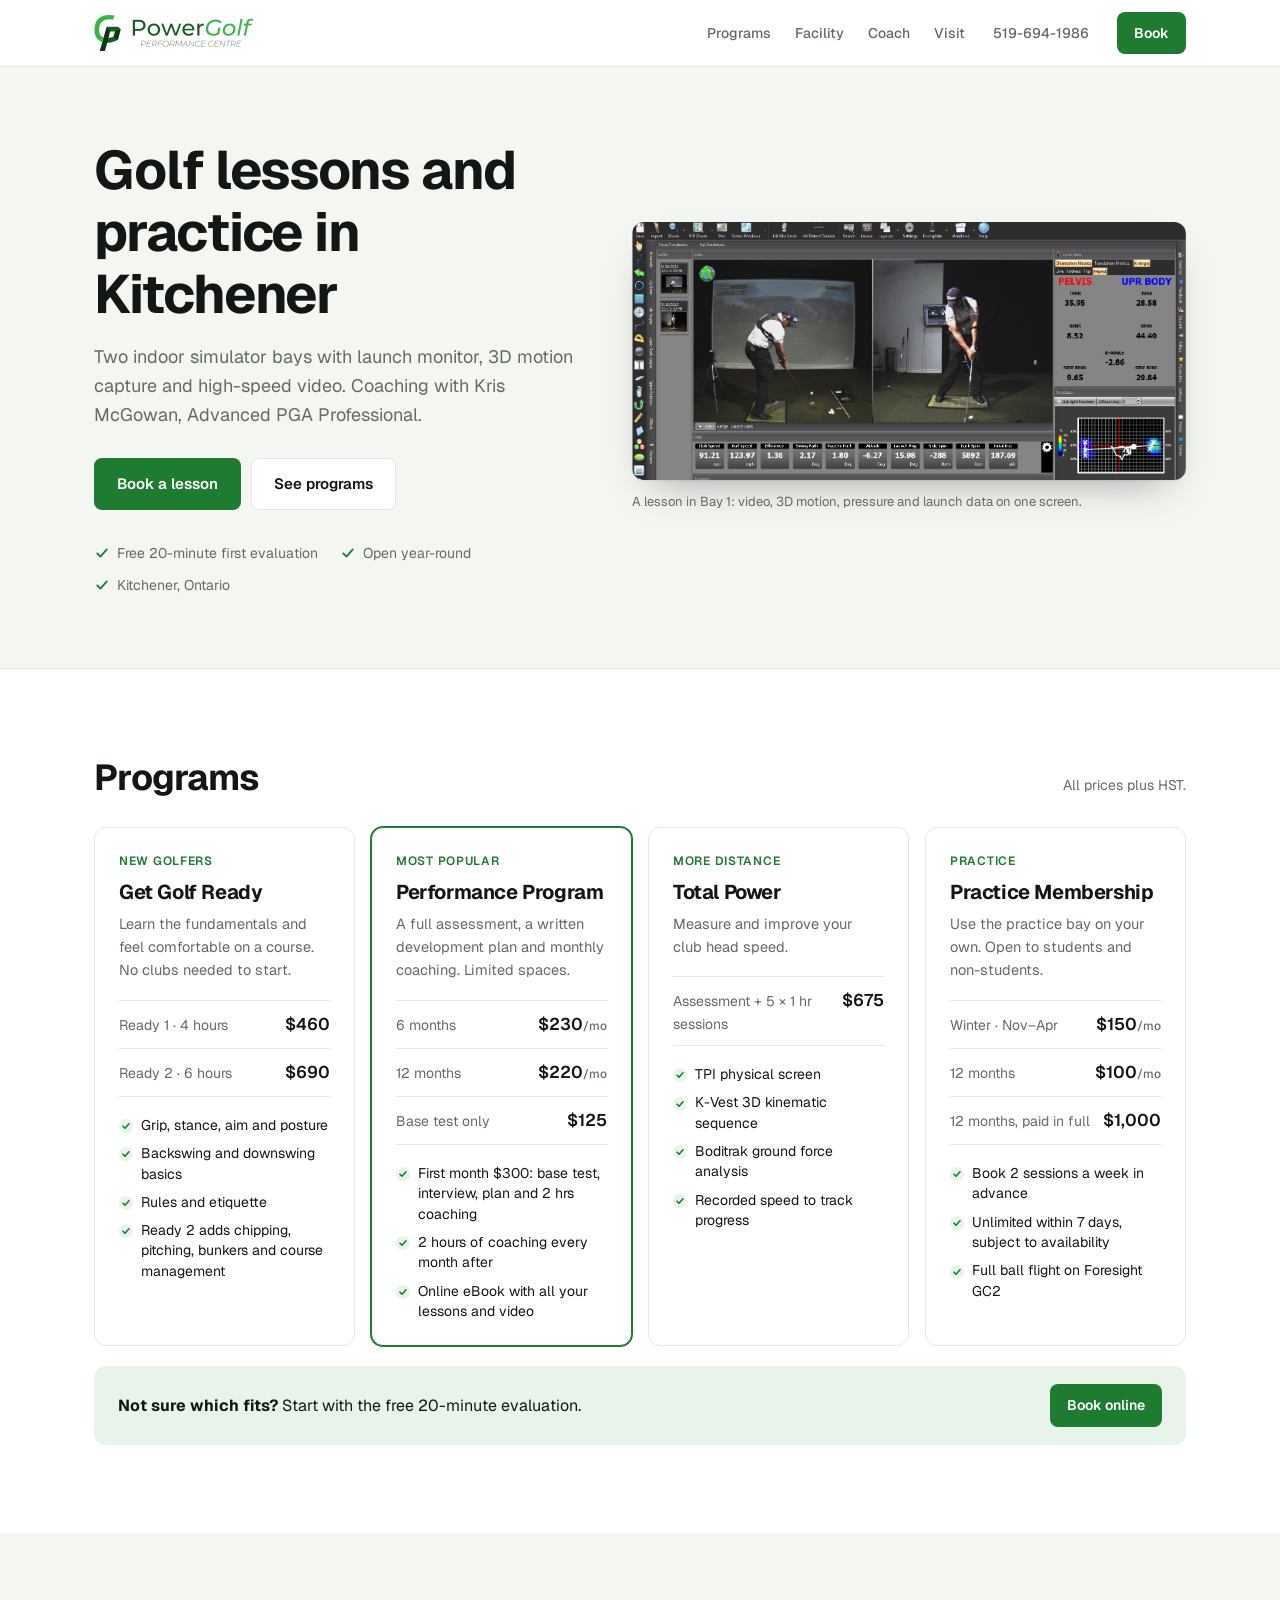
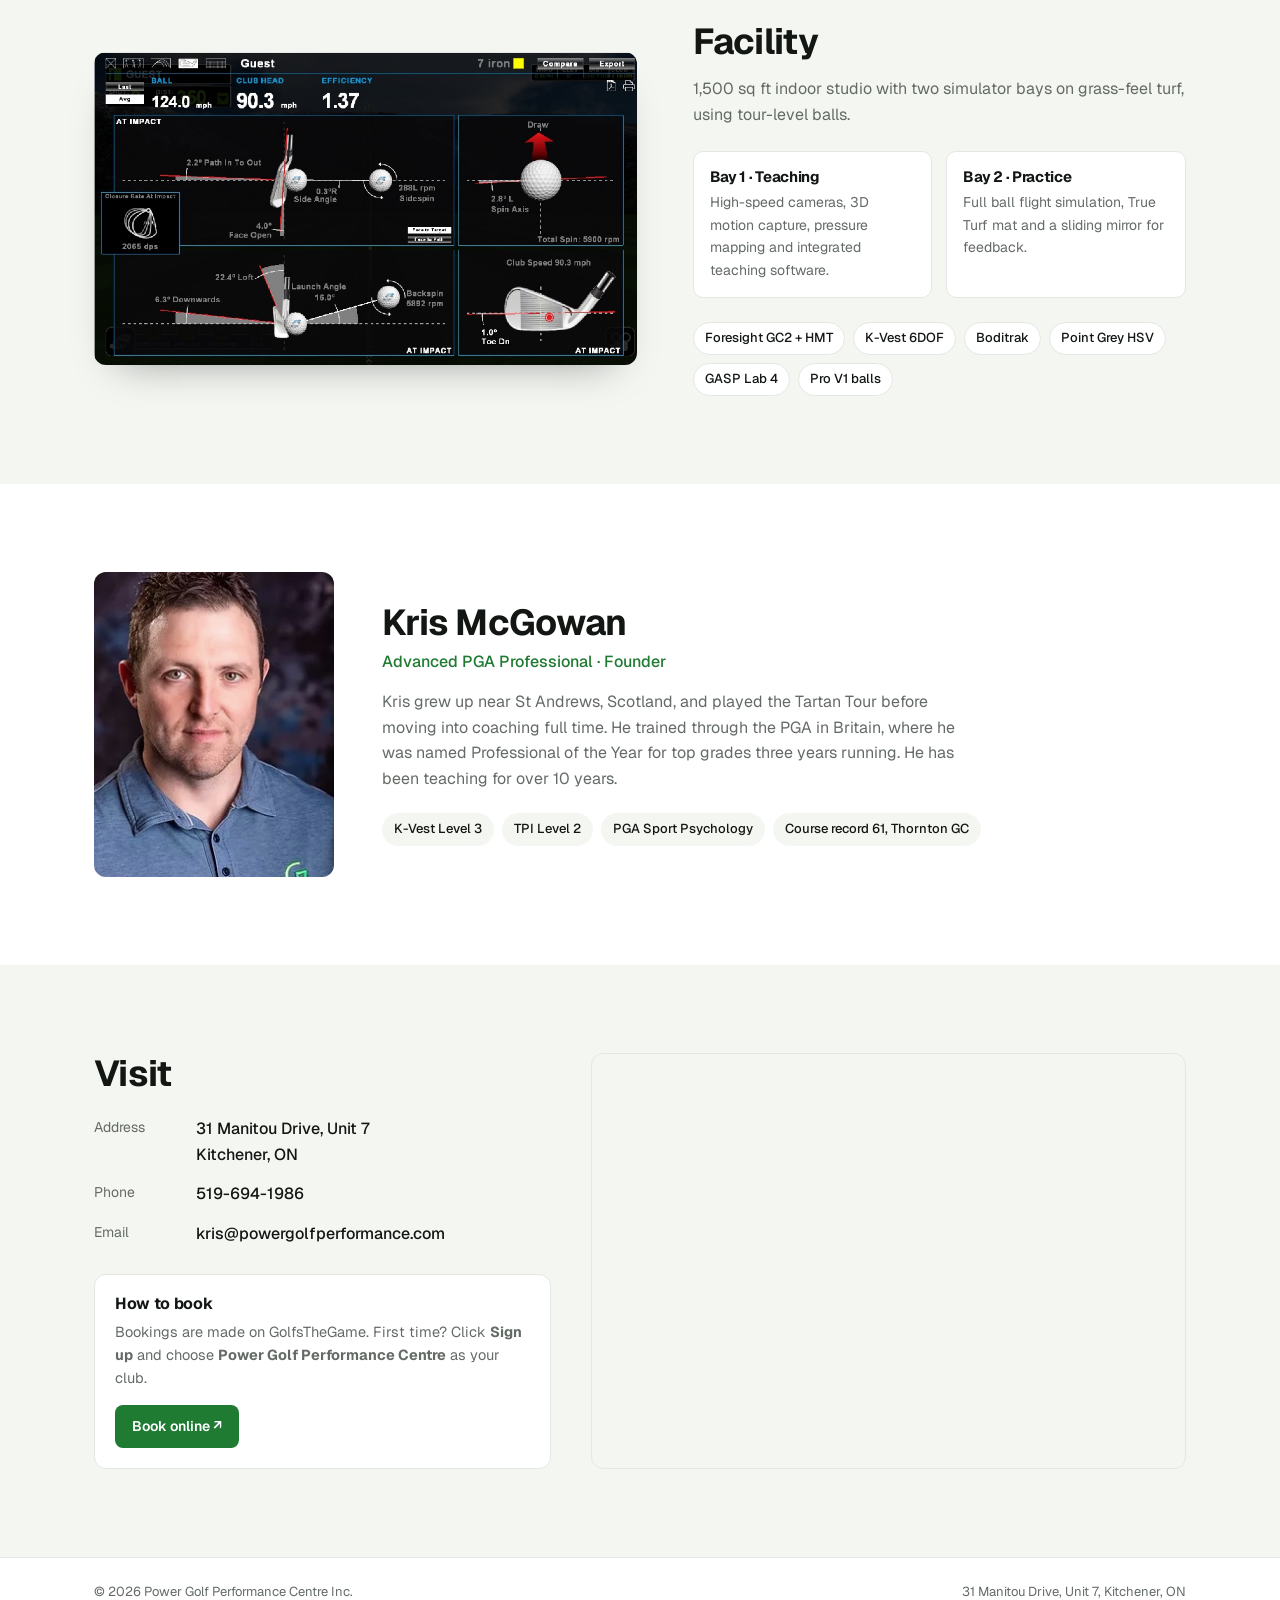
==== index.html @ 7949a319 "Restyle photo placeholders and make them independent of cached CSS" ====
<!doctype html>
<html lang="en">
<head>
<meta charset="utf-8">
<meta name="viewport" content="width=device-width, initial-scale=1">
<title>Power Golf Performance Centre · Golf lessons in Kitchener</title>
<meta name="description" content="Indoor golf lessons and practice in Kitchener, Ontario. Two simulator bays and coaching with Kris McGowan, Advanced PGA Professional.">
<meta name="theme-color" content="#1f7a32">
<meta property="og:type" content="website">
<meta property="og:title" content="Power Golf Performance Centre · Golf lessons in Kitchener">
<meta property="og:description" content="Indoor golf lessons and practice in Kitchener, Ontario. Two simulator bays and coaching with Kris McGowan, Advanced PGA Professional.">
<meta property="og:image" content="assets/gasp-lab-screen.jpg">
<link rel="icon" href="assets/favicon.png">
<script type="application/ld+json">
{
  "@context": "https://schema.org",
  "@type": "SportsActivityLocation",
  "name": "Power Golf Performance Centre",
  "telephone": "+1-519-694-1986",
  "email": "kris@powergolfperformance.com",
  "address": {
    "@type": "PostalAddress",
    "streetAddress": "31 Manitou Drive, Unit 7",
    "addressLocality": "Kitchener",
    "addressRegion": "ON",
    "addressCountry": "CA"
  }
}
</script>
<link rel="preconnect" href="https://fonts.googleapis.com">
<link rel="preconnect" href="https://fonts.gstatic.com" crossorigin>
<link href="https://fonts.googleapis.com/css2?family=Geist:wght@400;500;600;700&display=swap" rel="stylesheet">
<link rel="stylesheet" href="style.css?v=3">
</head>
<body>

<header class="header">
  <div class="container header-inner">
    <a href="#top" class="logo"><img src="assets/logo.png" alt="Power Golf Performance Centre" width="170" height="38"></a>
    <nav class="nav">
      <a href="#programs">Programs</a>
      <a href="#facility">Facility</a>
      <a href="#coach">Coach</a>
      <a href="#visit">Visit</a>
    </nav>
    <a class="phone" href="tel:+15196941986">519-694-1986</a>
    <a class="btn btn-primary" href="https://www.golfsthegame.com/Login/Login/657/977567662" target="_blank" rel="noopener">Book</a>
    <button class="menu-btn" aria-expanded="false" aria-controls="mobile-nav" aria-label="Menu"><span></span><span></span></button>
  </div>
  <nav class="mobile-nav" id="mobile-nav" hidden>
    <a href="#programs">Programs</a>
    <a href="#facility">Facility</a>
    <a href="#coach">Coach</a>
    <a href="#visit">Visit</a>
    <a href="tel:+15196941986">Call 519-694-1986</a>
  </nav>
</header>

<main id="top">
  <!-- Hero -->
  <section class="hero">
    <div class="container hero-grid">
      <div>
        <h1>Golf lessons and practice in Kitchener</h1>
        <p class="lead">Two indoor simulator bays with launch monitor, 3D motion capture and high-speed video. Coaching with Kris McGowan, Advanced PGA Professional.</p>
        <div class="hero-btns">
          <a class="btn btn-primary btn-lg" href="https://www.golfsthegame.com/Login/Login/657/977567662" target="_blank" rel="noopener">Book a lesson</a>
          <a class="btn btn-ghost btn-lg" href="#programs">See programs</a>
        </div>
        <ul class="facts">
          <li><svg viewBox="0 0 20 20" aria-hidden="true"><path d="M4 10.5l4 4 8-9"/></svg>Free 20-minute first evaluation</li>
          <li><svg viewBox="0 0 20 20" aria-hidden="true"><path d="M4 10.5l4 4 8-9"/></svg>Open year-round</li>
          <li><svg viewBox="0 0 20 20" aria-hidden="true"><path d="M4 10.5l4 4 8-9"/></svg>Kitchener, Ontario</li>
        </ul>
      </div>
      <figure class="hero-img">
        <img src="assets/gasp-lab-screen.jpg" alt="Lesson screen showing two video angles of a golfer, 3D body data, pressure trace and launch data" width="1437" height="669">
        <figcaption>A lesson in Bay 1: video, 3D motion, pressure and launch data on one screen.</figcaption>
      </figure>
    </div>
  </section>

  <!-- Programs -->
  <section class="section" id="programs">
    <div class="container">
      <div class="section-head">
        <h2>Programs</h2>
        <p>All prices plus HST.</p>
      </div>

      <div class="cards">
        <article class="card">
          <p class="tag">New golfers</p>
          <h3>Get Golf Ready</h3>
          <p class="card-desc">Learn the fundamentals and feel comfortable on a course. No clubs needed to start.</p>
          <ul class="prices">
            <li><span>Ready 1 · 4 hours</span><b>$460</b></li>
            <li><span>Ready 2 · 6 hours</span><b>$690</b></li>
          </ul>
          <ul class="ticks">
            <li>Grip, stance, aim and posture</li>
            <li>Backswing and downswing basics</li>
            <li>Rules and etiquette</li>
            <li>Ready 2 adds chipping, pitching, bunkers and course management</li>
          </ul>
        </article>

        <article class="card card-feature">
          <p class="tag">Most popular</p>
          <h3>Performance Program</h3>
          <p class="card-desc">A full assessment, a written development plan and monthly coaching. Limited spaces.</p>
          <ul class="prices">
            <li><span>6 months</span><b>$230<small>/mo</small></b></li>
            <li><span>12 months</span><b>$220<small>/mo</small></b></li>
            <li><span>Base test only</span><b>$125</b></li>
          </ul>
          <ul class="ticks">
            <li>First month $300: base test, interview, plan and 2 hrs coaching</li>
            <li>2 hours of coaching every month after</li>
            <li>Online eBook with all your lessons and video</li>
          </ul>
        </article>

        <article class="card">
          <p class="tag">More distance</p>
          <h3>Total Power</h3>
          <p class="card-desc">Measure and improve your club head speed.</p>
          <ul class="prices">
            <li><span>Assessment + 5 × 1 hr sessions</span><b>$675</b></li>
          </ul>
          <ul class="ticks">
            <li>TPI physical screen</li>
            <li>K-Vest 3D kinematic sequence</li>
            <li>Boditrak ground force analysis</li>
            <li>Recorded speed to track progress</li>
          </ul>
        </article>

        <article class="card">
          <p class="tag">Practice</p>
          <h3>Practice Membership</h3>
          <p class="card-desc">Use the practice bay on your own. Open to students and non-students.</p>
          <ul class="prices">
            <li><span>Winter · Nov–Apr</span><b>$150<small>/mo</small></b></li>
            <li><span>12 months</span><b>$100<small>/mo</small></b></li>
            <li><span>12 months, paid in full</span><b>$1,000</b></li>
          </ul>
          <ul class="ticks">
            <li>Book 2 sessions a week in advance</li>
            <li>Unlimited within 7 days, subject to availability</li>
            <li>Full ball flight on Foresight GC2</li>
          </ul>
        </article>
      </div>

      <div class="cta-bar">
        <p><b>Not sure which fits?</b> Start with the free 20-minute evaluation.</p>
        <a class="btn btn-primary" href="https://www.golfsthegame.com/Login/Login/657/977567662" target="_blank" rel="noopener">Book online</a>
      </div>
    </div>
  </section>

  <!-- Facility -->
  <section class="section section-alt" id="facility">
    <div class="container split">
      <figure class="framed">
        <img src="assets/impact-readout.jpg" alt="Impact analysis screen showing club path, face angle, launch angle and spin" width="933" height="538" loading="lazy">
      </figure>
      <div>
        <h2>Facility</h2>
        <p class="body">1,500 sq ft indoor studio with two simulator bays on grass-feel turf, using tour-level balls.</p>
        <div class="bays">
          <div><h3>Bay 1 · Teaching</h3><p>High-speed cameras, 3D motion capture, pressure mapping and integrated teaching software.</p></div>
          <div><h3>Bay 2 · Practice</h3><p>Full ball flight simulation, True Turf mat and a sliding mirror for feedback.</p></div>
        </div>
        <ul class="chips">
          <li>Foresight GC2 + HMT</li>
          <li>K-Vest 6DOF</li>
          <li>Boditrak</li>
          <li>Point Grey HSV</li>
          <li>GASP Lab 4</li>
          <li>Pro V1 balls</li>
        </ul>
      </div>
    </div>
  </section>

  <!-- Coach -->
  <section class="section" id="coach">
    <div class="container coach">
      <img src="assets/kris.jpg" alt="Kris McGowan" width="244" height="310" loading="lazy">
      <div>
        <h2>Kris McGowan</h2>
        <p class="role">Advanced PGA Professional · Founder</p>
        <p class="body">Kris grew up near St Andrews, Scotland, and played the Tartan Tour before moving into coaching full time. He trained through the PGA in Britain, where he was named Professional of the Year for top grades three years running. He has been teaching for over 10 years.</p>
        <ul class="chips">
          <li>K-Vest Level 3</li>
          <li>TPI Level 2</li>
          <li>PGA Sport Psychology</li>
          <li>Course record 61, Thornton GC</li>
        </ul>
      </div>
    </div>
  </section>

  <!-- Visit -->
  <section class="section section-alt" id="visit">
    <div class="container visit">
      <div class="visit-info">
        <h2>Visit</h2>
        <dl>
          <div><dt>Address</dt><dd>31 Manitou Drive, Unit 7<br>Kitchener, ON</dd></div>
          <div><dt>Phone</dt><dd><a href="tel:+15196941986">519-694-1986</a></dd></div>
          <div><dt>Email</dt><dd><a href="mailto:kris@powergolfperformance.com">kris@powergolfperformance.com</a></dd></div>
        </dl>
        <div class="booking-note">
          <h3>How to book</h3>
          <p>Bookings are made on GolfsTheGame. First time? Click <b>Sign up</b> and choose <b>Power Golf Performance Centre</b> as your club.</p>
          <a class="btn btn-primary" href="https://www.golfsthegame.com/Login/Login/657/977567662" target="_blank" rel="noopener">Book online ↗</a>
        </div>
      </div>
      <div class="map">
        <iframe title="Map to Power Golf Performance Centre" src="https://www.google.com/maps?q=31+Manitou+Drive+Unit+7,+Kitchener,+ON&output=embed" loading="lazy" referrerpolicy="no-referrer-when-downgrade"></iframe>
      </div>
    </div>
  </section>
</main>

<footer class="footer">
  <div class="container footer-inner">
    <span>© <span id="yr">2025</span> Power Golf Performance Centre Inc.</span>
    <span>31 Manitou Drive, Unit 7, Kitchener, ON</span>
  </div>
</footer>

<script>
  document.getElementById('yr').textContent = new Date().getFullYear();
  const btn = document.querySelector('.menu-btn');
  const menu = document.getElementById('mobile-nav');
  const setMenu = open => { menu.hidden = !open; btn.setAttribute('aria-expanded', open); };
  btn.addEventListener('click', () => setMenu(menu.hidden));
  menu.querySelectorAll('a').forEach(a => a.addEventListener('click', () => setMenu(false)));
</script>
<script src="placeholders.js?v=3"></script>
</body>
</html>
---- style.css ----
:root {
  --text: #131714;
  --muted: #646b66;
  --line: #e4e7e3;
  --bg-alt: #f4f6f2;
  --green: #1f7a32;
  --green-dark: #165c25;
  --green-soft: #e8f3ea;
  --radius: 12px;
  --font: "Geist", system-ui, sans-serif;
}
* { box-sizing: border-box; }
html { scroll-behavior: smooth; scroll-padding-top: 76px; }
body { margin: 0; font: 400 16px/1.6 var(--font); color: var(--text); background: #fff; -webkit-font-smoothing: antialiased; }
a { color: inherit; }
img { display: block; max-width: 100%; height: auto; }
h1, h2, h3 { margin: 0; letter-spacing: -.02em; line-height: 1.15; }
.container { max-width: 1140px; margin: 0 auto; padding: 0 24px; }

/* buttons */
.btn {
  display: inline-flex; align-items: center; justify-content: center;
  padding: 9px 16px; border-radius: 8px; font-weight: 600; font-size: 14px; text-decoration: none;
  border: 1px solid transparent; transition: background .15s, border-color .15s;
}
.btn-lg { padding: 13px 22px; font-size: 15px; }
.btn-primary { background: var(--green); color: #fff; }
.btn-primary:hover { background: var(--green-dark); }
.btn-ghost { border-color: var(--line); background: #fff; }
.btn-ghost:hover { border-color: var(--text); }

/* header */
.header { position: sticky; top: 0; z-index: 20; background: rgba(255,255,255,.95); backdrop-filter: blur(8px); border-bottom: 1px solid var(--line); }
.header-inner { display: flex; align-items: center; gap: 28px; height: 66px; }
.logo img { width: 160px; }
.nav { display: flex; gap: 24px; margin-left: auto; }
.nav a, .phone { text-decoration: none; font-size: 14px; font-weight: 500; color: var(--muted); }
.nav a:hover, .phone:hover { color: var(--text); }

/* hero */
.hero { padding: 72px 0; background: var(--bg-alt); border-bottom: 1px solid var(--line); }
.hero-grid { display: grid; grid-template-columns: 1fr 1.15fr; gap: 56px; align-items: center; }
h1 { font-size: clamp(36px, 4.6vw, 54px); font-weight: 700; }
.lead { font-size: 18px; color: var(--muted); margin: 18px 0 28px; max-width: 32em; }
.hero-btns { display: flex; gap: 10px; flex-wrap: wrap; }
.hero .btn-ghost { background: #fff; }
.facts { list-style: none; padding: 0; margin: 32px 0 0; display: flex; flex-wrap: wrap; gap: 10px 22px; font-size: 14px; color: var(--muted); }
.facts li { display: flex; align-items: center; gap: 7px; }
.facts svg { width: 16px; height: 16px; fill: none; stroke: var(--green); stroke-width: 2.2; stroke-linecap: round; stroke-linejoin: round; }
.hero-img { margin: 0; }
.hero-img img { border-radius: var(--radius); box-shadow: 0 1px 2px rgba(0,0,0,.06), 0 20px 40px -20px rgba(0,0,0,.35); }
.hero-img figcaption { font-size: 13px; color: var(--muted); margin-top: 12px; }

/* sections */
.section { padding: 88px 0; }
.section-alt { background: var(--bg-alt); }
.section-head { display: flex; justify-content: space-between; align-items: baseline; margin-bottom: 28px; gap: 16px; }
h2 { font-size: clamp(28px, 3.2vw, 36px); font-weight: 700; }
.section-head p { margin: 0; color: var(--muted); font-size: 14px; }
.body { color: var(--muted); margin: 14px 0 0; max-width: 36em; }

/* program cards */
.cards { display: grid; grid-template-columns: repeat(4, 1fr); gap: 16px; }
.card {
  border: 1px solid var(--line); border-radius: var(--radius); padding: 24px;
  display: flex; flex-direction: column; background: #fff;
}
.card-feature { border-color: var(--green); box-shadow: 0 0 0 1px var(--green); }
.tag { margin: 0 0 10px; font-size: 12px; font-weight: 600; text-transform: uppercase; letter-spacing: .06em; color: var(--green); }
.card h3 { font-size: 20px; }
.card-desc { color: var(--muted); font-size: 14.5px; margin: 8px 0 18px; }
.prices { list-style: none; padding: 0; margin: 0 0 18px; border-top: 1px solid var(--line); }
.prices li { display: flex; justify-content: space-between; align-items: baseline; gap: 12px; padding: 10px 0; border-bottom: 1px solid var(--line); font-size: 14px; }
.prices span { color: var(--muted); }
.prices b { font-size: 17px; font-weight: 600; white-space: nowrap; }
.prices small { font-size: 12px; font-weight: 500; color: var(--muted); }
.ticks { list-style: none; padding: 0; margin: 0; font-size: 14px; display: grid; gap: 8px; }
.ticks li { padding-left: 22px; position: relative; line-height: 1.45; }
.ticks li::before {
  content: ""; position: absolute; left: 0; top: .3em; width: 14px; height: 14px; border-radius: 50%;
  background: var(--green-soft) url("data:image/svg+xml,%3Csvg xmlns='http://www.w3.org/2000/svg' viewBox='0 0 14 14'%3E%3Cpath d='M4 7.2l2 2 4-4.4' fill='none' stroke='%231f7a32' stroke-width='1.6' stroke-linecap='round' stroke-linejoin='round'/%3E%3C/svg%3E") center/14px no-repeat;
}
.cta-bar {
  margin-top: 20px; padding: 18px 24px; border-radius: var(--radius); background: var(--green-soft);
  display: flex; justify-content: space-between; align-items: center; gap: 16px; flex-wrap: wrap;
}
.cta-bar p { margin: 0; }

/* facility */
.split { display: grid; grid-template-columns: 1.1fr 1fr; gap: 56px; align-items: center; }
.framed { margin: 0; }
.framed img { border-radius: var(--radius); box-shadow: 0 20px 40px -24px rgba(0,0,0,.4); }
.bays { display: grid; grid-template-columns: 1fr 1fr; gap: 14px; margin: 24px 0; }
.bays > div { background: #fff; border: 1px solid var(--line); border-radius: 10px; padding: 16px; }
.bays h3 { font-size: 15px; }
.bays p { margin: 6px 0 0; font-size: 14px; color: var(--muted); }
.chips { list-style: none; padding: 0; margin: 0; display: flex; flex-wrap: wrap; gap: 8px; }
.chips li { font-size: 13px; font-weight: 500; padding: 5px 11px; border-radius: 999px; background: #fff; border: 1px solid var(--line); }

/* coach */
.coach { display: grid; grid-template-columns: 240px 1fr; gap: 48px; align-items: center; }
.coach img { width: 240px; border-radius: var(--radius); }
.role { margin: 6px 0 0; font-weight: 500; color: var(--green); }
.coach .chips { margin-top: 22px; }
.coach .chips li { background: var(--bg-alt); border-color: transparent; }

/* visit */
.visit { display: grid; grid-template-columns: 1fr 1.3fr; gap: 40px; align-items: stretch; }
.visit dl { margin: 22px 0 0; display: grid; gap: 14px; }
.visit dl > div { display: grid; grid-template-columns: 90px 1fr; gap: 12px; }
.visit dt { color: var(--muted); font-size: 14px; }
.visit dd { margin: 0; font-weight: 500; }
.visit dd a { text-decoration: none; }
.visit dd a:hover { text-decoration: underline; }
.booking-note { margin-top: 28px; padding: 20px; background: #fff; border: 1px solid var(--line); border-radius: var(--radius); }
.booking-note h3 { font-size: 16px; }
.booking-note p { margin: 6px 0 16px; font-size: 14.5px; color: var(--muted); }
.map { border-radius: var(--radius); overflow: hidden; min-height: 380px; border: 1px solid var(--line); }
.map iframe { width: 100%; height: 100%; min-height: 380px; border: 0; display: block; }

.footer { border-top: 1px solid var(--line); }
.footer-inner { display: flex; justify-content: space-between; gap: 12px; padding: 24px; font-size: 13px; color: var(--muted); flex-wrap: wrap; }

/* mobile menu */
.menu-btn { display: none; width: 40px; height: 40px; border: 1px solid var(--line); border-radius: 8px; background: #fff; cursor: pointer; padding: 0; flex-direction: column; justify-content: center; align-items: center; gap: 5px; }
.menu-btn span { width: 16px; height: 1.5px; background: var(--text); transition: transform .2s; }
.menu-btn[aria-expanded="true"] span:first-child { transform: translateY(3.25px) rotate(45deg); }
.menu-btn[aria-expanded="true"] span:last-child { transform: translateY(-3.25px) rotate(-45deg); }
.mobile-nav { border-top: 1px solid var(--line); padding: 8px 24px 16px; }
.mobile-nav[hidden] { display: none; }
.mobile-nav a { display: block; padding: 12px 0; border-bottom: 1px solid var(--line); text-decoration: none; font-weight: 500; }
.mobile-nav a:last-child { border-bottom: 0; color: var(--green); }

@media (max-width: 1050px) {
  .cards { grid-template-columns: 1fr 1fr; }
}
@media (max-width: 860px) {
  .nav, .phone { display: none; }
  .header .btn { margin-left: auto; }
  .header-inner { gap: 10px; }
  .menu-btn { display: flex; }
  .hero { padding: 40px 0 56px; }
  .hero-grid, .split, .visit { grid-template-columns: 1fr; gap: 36px; }
  .coach { grid-template-columns: 1fr; gap: 24px; }
  .coach img { width: 160px; }
  .section { padding: 64px 0; }
}
@media (min-width: 861px) { .mobile-nav { display: none !important; } }
@media (max-width: 560px) {
  .cards, .bays { grid-template-columns: 1fr; }
  .logo img { width: 140px; }
}
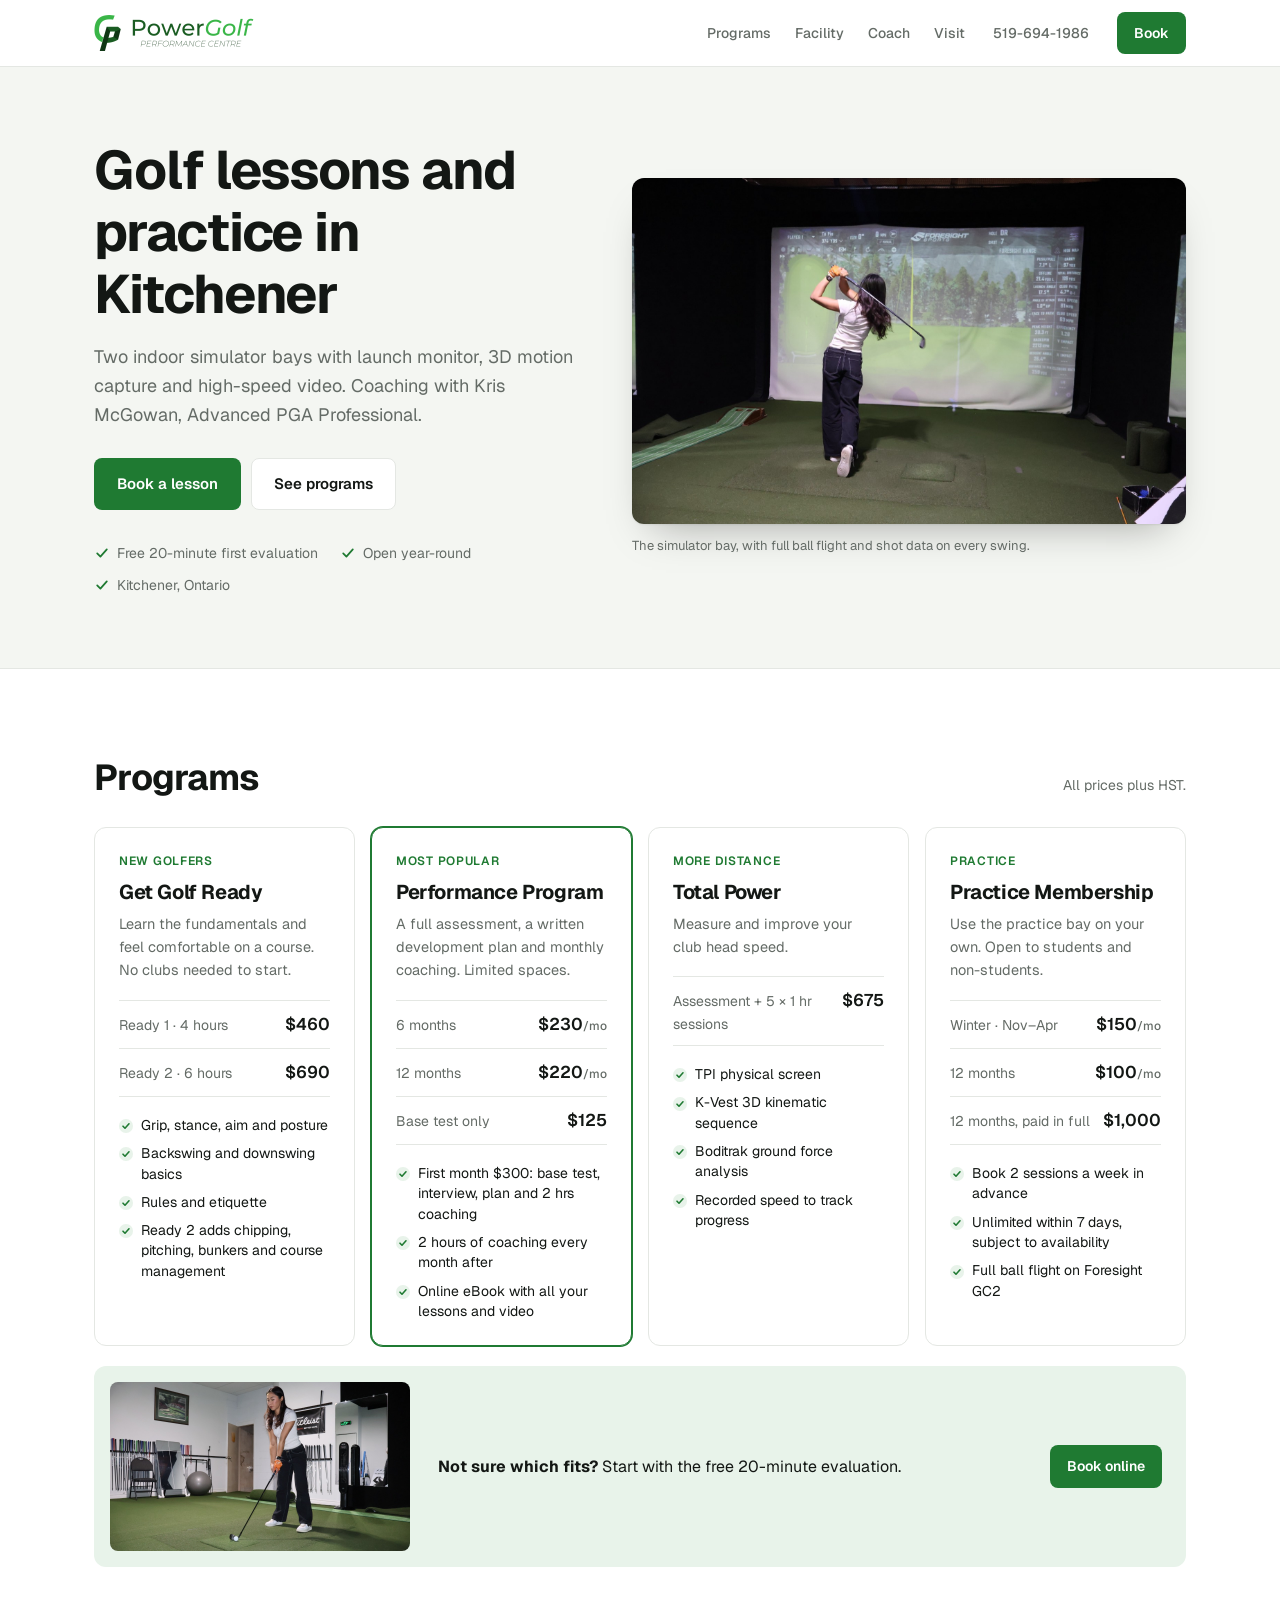
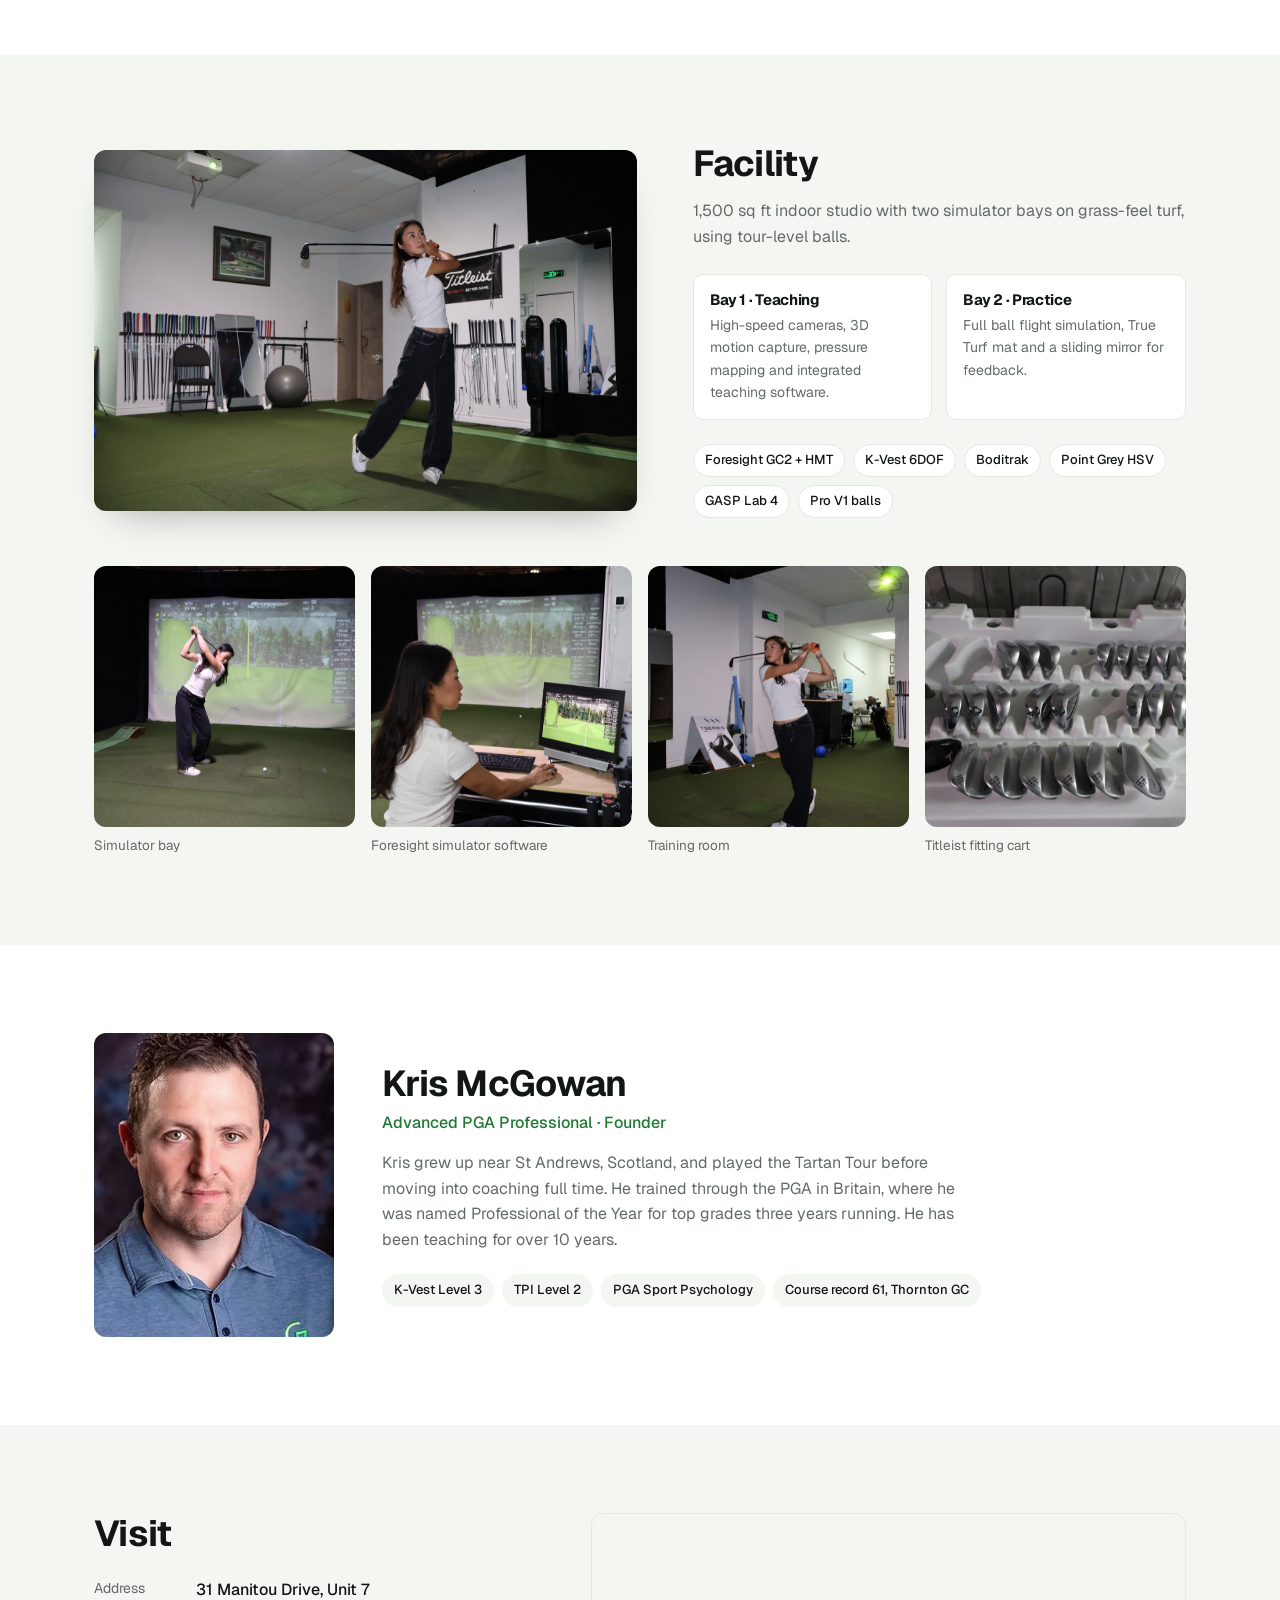
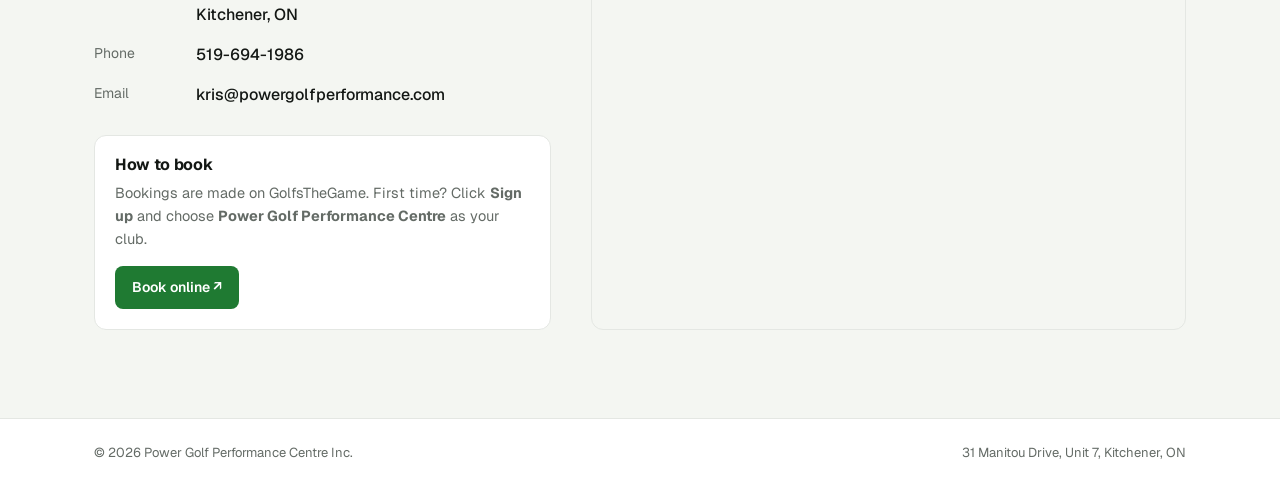
==== commit 82ca9571: "Add real studio photos: hero, facility, photo row and CTA" ====
--- a/index.html
+++ b/index.html
@@ -9,7 +9,7 @@
 <meta property="og:type" content="website">
 <meta property="og:title" content="Power Golf Performance Centre · Golf lessons in Kitchener">
 <meta property="og:description" content="Indoor golf lessons and practice in Kitchener, Ontario. Two simulator bays and coaching with Kris McGowan, Advanced PGA Professional.">
-<meta property="og:image" content="assets/gasp-lab-screen.jpg">
+<meta property="og:image" content="assets/photos/hero.jpg">
 <link rel="icon" href="assets/favicon.png">
 <script type="application/ld+json">
 {
@@ -30,7 +30,7 @@
 <link rel="preconnect" href="https://fonts.googleapis.com">
 <link rel="preconnect" href="https://fonts.gstatic.com" crossorigin>
 <link href="https://fonts.googleapis.com/css2?family=Geist:wght@400;500;600;700&display=swap" rel="stylesheet">
-<link rel="stylesheet" href="style.css?v=3">
+<link rel="stylesheet" href="style.css?v=4">
 </head>
 <body>
 
@@ -74,8 +74,8 @@
         </ul>
       </div>
       <figure class="hero-img">
-        <img src="assets/gasp-lab-screen.jpg" alt="Lesson screen showing two video angles of a golfer, 3D body data, pressure trace and launch data" width="1437" height="669">
-        <figcaption>A lesson in Bay 1: video, 3D motion, pressure and launch data on one screen.</figcaption>
+        <img src="assets/photos/hero.jpg" alt="Golfer finishing a swing in the simulator bay, with shot data on the screen" width="1600" height="1067">
+        <figcaption>The simulator bay, with full ball flight and shot data on every swing.</figcaption>
       </figure>
     </div>
   </section>
@@ -153,9 +153,12 @@
         </article>
       </div>
 
-      <div class="cta-bar">
-        <p><b>Not sure which fits?</b> Start with the free 20-minute evaluation.</p>
-        <a class="btn btn-primary" href="https://www.golfsthegame.com/Login/Login/657/977567662" target="_blank" rel="noopener">Book online</a>
+      <div class="cta-bar cta-photo">
+        <img src="assets/photos/setup.jpg" alt="Golfer at address with a driver in the training room" width="1200" height="800" loading="lazy">
+        <div class="cta-text">
+          <p><b>Not sure which fits?</b> Start with the free 20-minute evaluation.</p>
+          <a class="btn btn-primary" href="https://www.golfsthegame.com/Login/Login/657/977567662" target="_blank" rel="noopener">Book online</a>
+        </div>
       </div>
     </div>
   </section>
@@ -164,7 +167,7 @@
   <section class="section section-alt" id="facility">
     <div class="container split">
       <figure class="framed">
-        <img src="assets/impact-readout.jpg" alt="Impact analysis screen showing club path, face angle, launch angle and spin" width="933" height="538" loading="lazy">
+        <img src="assets/photos/facility.jpg" alt="Golfer finishing a swing in the training room, with the club wall and mirror behind" width="1500" height="1000" loading="lazy">
       </figure>
       <div>
         <h2>Facility</h2>
@@ -182,6 +185,12 @@
           <li>Pro V1 balls</li>
         </ul>
       </div>
+    </div>
+    <div class="container gallery">
+      <figure><img src="assets/photos/bay.jpg" alt="Golfer at the top of the backswing in the simulator bay" width="1000" height="666" loading="lazy" style="object-position: 35% 50%"><figcaption>Simulator bay</figcaption></figure>
+      <figure><img src="assets/photos/software.jpg" alt="Golfer at the simulator computer" width="1000" height="666" loading="lazy" style="object-position: 45% 50%"><figcaption>Foresight simulator software</figcaption></figure>
+      <figure><img src="assets/photos/room.jpg" alt="Golfer in the follow-through in the training room" width="1000" height="666" loading="lazy" style="object-position: 50% 50%"><figcaption>Training room</figcaption></figure>
+      <figure><img src="assets/photos/fitting.jpg" alt="Titleist fitting cart with interchangeable club heads" width="1000" height="666" loading="lazy"><figcaption>Titleist fitting cart</figcaption></figure>
     </div>
   </section>
 
@@ -241,6 +250,6 @@
   btn.addEventListener('click', () => setMenu(menu.hidden));
   menu.querySelectorAll('a').forEach(a => a.addEventListener('click', () => setMenu(false)));
 </script>
-<script src="placeholders.js?v=3"></script>
+<script src="placeholders.js?v=4"></script>
 </body>
 </html>
--- a/style.css
+++ b/style.css
@@ -152,3 +152,19 @@
 }
 
 
+
+/* photos */
+.hero-img img, .framed img { width: 100%; aspect-ratio: 3 / 2; object-fit: cover; }
+.hero-img img { aspect-ratio: 16 / 10; object-position: 35% 0%; }
+.gallery { display: grid; grid-template-columns: repeat(4, 1fr); gap: 16px; margin-top: 48px; }
+.gallery figure { margin: 0; }
+.gallery img { width: 100%; aspect-ratio: 1 / 1; object-fit: cover; border-radius: var(--radius); }
+.gallery figcaption { font-size: 13.5px; color: var(--muted); margin-top: 8px; }
+.cta-photo { padding: 16px; display: grid; grid-template-columns: 300px 1fr; gap: 28px; align-items: center; }
+.cta-photo > img { width: 100%; aspect-ratio: 16 / 9; object-fit: cover; object-position: 50% 40%; border-radius: 8px; }
+.cta-text { display: flex; justify-content: space-between; align-items: center; gap: 16px; flex-wrap: wrap; padding-right: 8px; }
+.cta-text p { margin: 0; }
+@media (max-width: 860px) {
+  .gallery { grid-template-columns: 1fr 1fr; }
+  .cta-photo { grid-template-columns: 1fr; }
+}
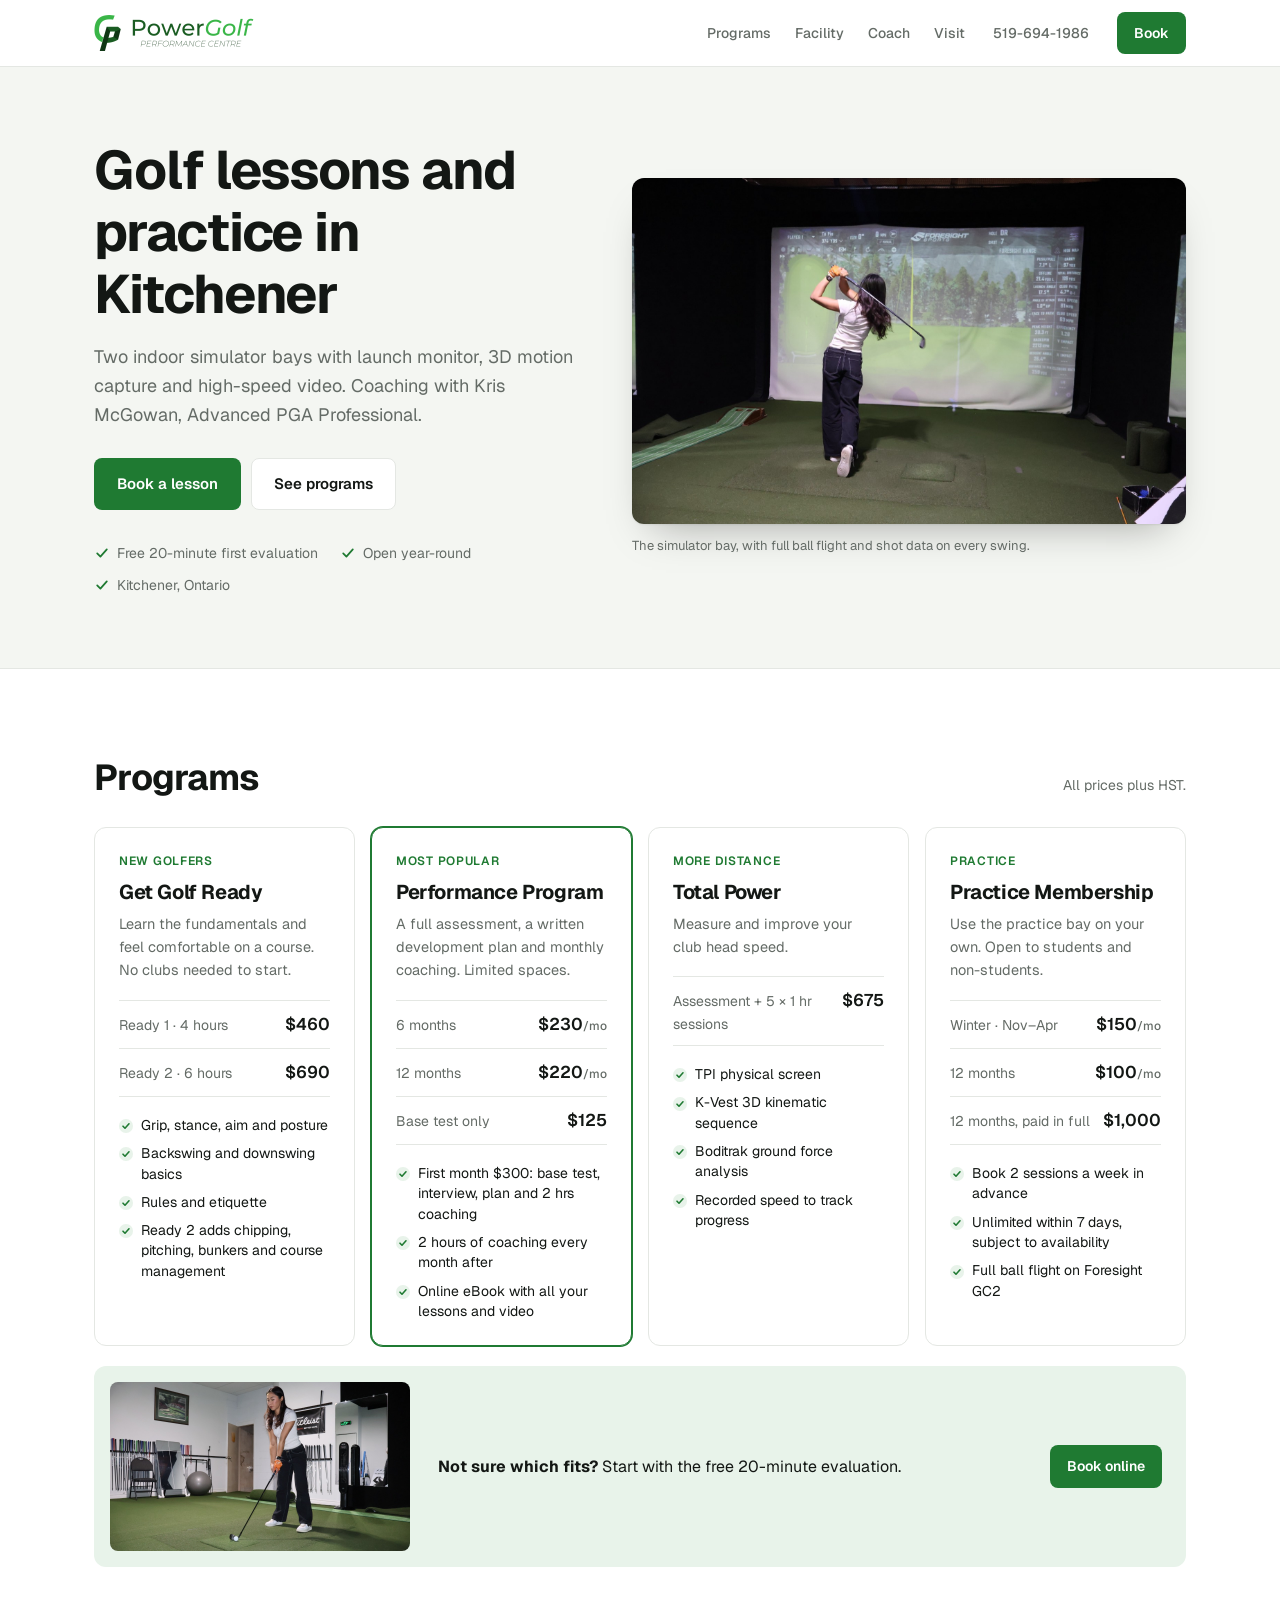
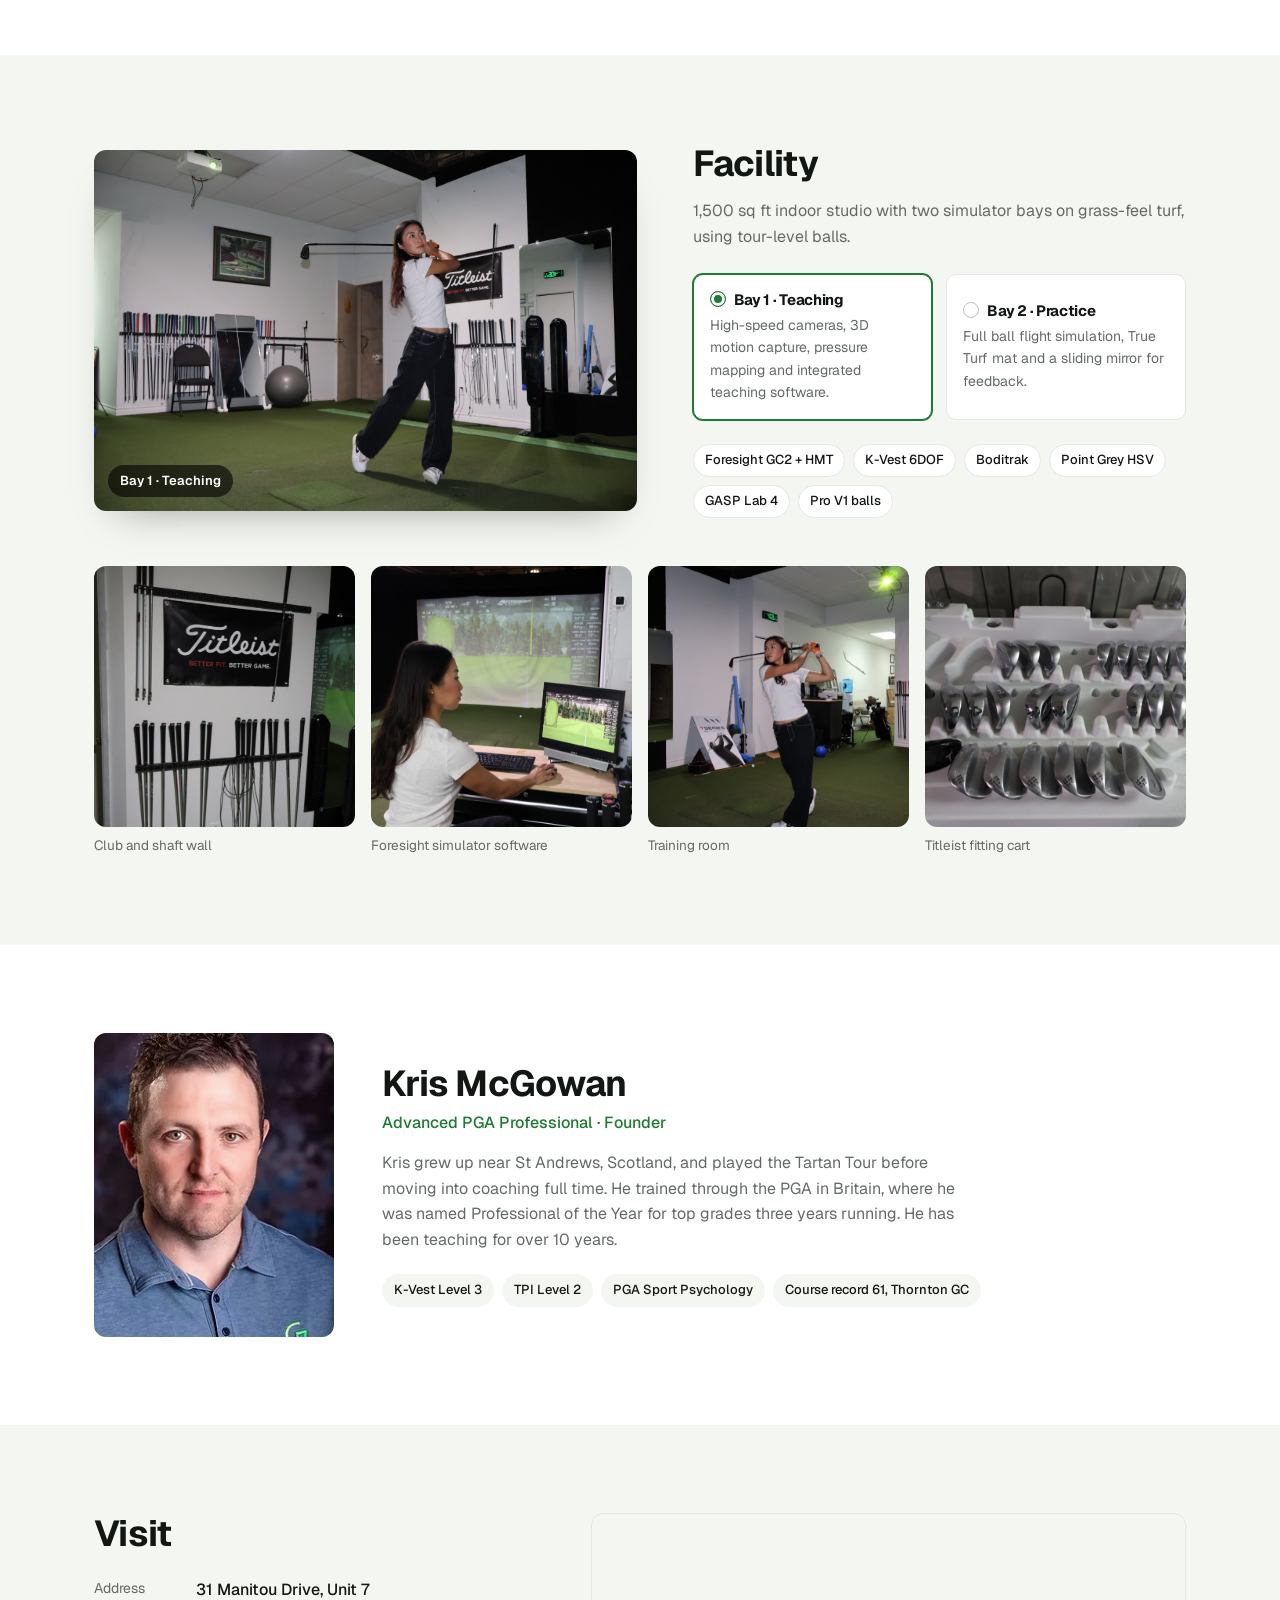
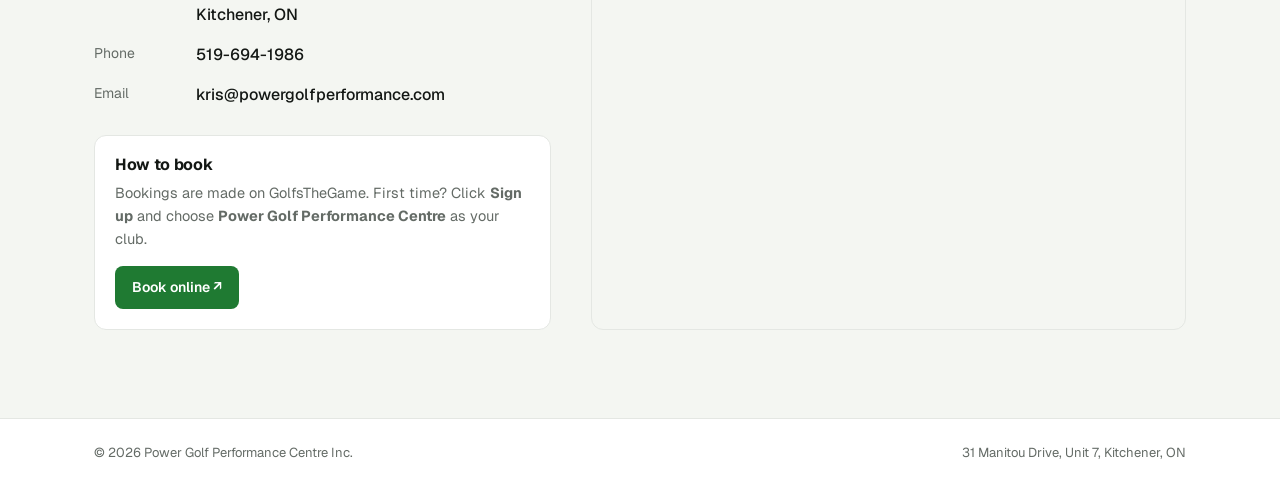
==== commit 99385f92: "Clickable Bay 1/Bay 2 switcher in Facility, swap duplicate gallery photo" ====
--- a/index.html
+++ b/index.html
@@ -30,7 +30,7 @@
 <link rel="preconnect" href="https://fonts.googleapis.com">
 <link rel="preconnect" href="https://fonts.gstatic.com" crossorigin>
 <link href="https://fonts.googleapis.com/css2?family=Geist:wght@400;500;600;700&display=swap" rel="stylesheet">
-<link rel="stylesheet" href="style.css?v=4">
+<link rel="stylesheet" href="style.css?v=5">
 </head>
 <body>
 
@@ -166,15 +166,23 @@
   <!-- Facility -->
   <section class="section section-alt" id="facility">
     <div class="container split">
-      <figure class="framed">
-        <img src="assets/photos/facility.jpg" alt="Golfer finishing a swing in the training room, with the club wall and mirror behind" width="1500" height="1000" loading="lazy">
+      <!-- Bay media. Each panel can hold an <img> or a looping video:
+           <video src="assets/video/bay1.mp4" poster="assets/photos/facility.jpg" muted loop playsinline preload="metadata"></video> -->
+      <figure class="framed bay-media">
+        <div class="bay-panel is-active" id="bay-1-panel" role="tabpanel" aria-labelledby="bay-1-tab">
+          <img src="assets/photos/facility.jpg" alt="Bay 1: golfer finishing a swing in the teaching bay, with the club wall and mirror behind" width="1500" height="1000" loading="lazy">
+        </div>
+        <div class="bay-panel" id="bay-2-panel" role="tabpanel" aria-labelledby="bay-2-tab" hidden>
+          <img src="assets/photos/bay2.jpg" alt="Bay 2: golfer mid-swing in the simulator bay with shot data on screen" width="1500" height="1000" loading="lazy">
+        </div>
+        <span class="bay-label" aria-hidden="true">Bay 1 · Teaching</span>
       </figure>
       <div>
         <h2>Facility</h2>
         <p class="body">1,500 sq ft indoor studio with two simulator bays on grass-feel turf, using tour-level balls.</p>
-        <div class="bays">
-          <div><h3>Bay 1 · Teaching</h3><p>High-speed cameras, 3D motion capture, pressure mapping and integrated teaching software.</p></div>
-          <div><h3>Bay 2 · Practice</h3><p>Full ball flight simulation, True Turf mat and a sliding mirror for feedback.</p></div>
+        <div class="bays" role="tablist" aria-label="Bays">
+          <button class="bay-tab" role="tab" id="bay-1-tab" aria-controls="bay-1-panel" aria-selected="true" data-label="Bay 1 · Teaching"><h3>Bay 1 · Teaching</h3><p>High-speed cameras, 3D motion capture, pressure mapping and integrated teaching software.</p></button>
+          <button class="bay-tab" role="tab" id="bay-2-tab" aria-controls="bay-2-panel" aria-selected="false" tabindex="-1" data-label="Bay 2 · Practice"><h3>Bay 2 · Practice</h3><p>Full ball flight simulation, True Turf mat and a sliding mirror for feedback.</p></button>
         </div>
         <ul class="chips">
           <li>Foresight GC2 + HMT</li>
@@ -187,7 +195,7 @@
       </div>
     </div>
     <div class="container gallery">
-      <figure><img src="assets/photos/bay.jpg" alt="Golfer at the top of the backswing in the simulator bay" width="1000" height="666" loading="lazy" style="object-position: 35% 50%"><figcaption>Simulator bay</figcaption></figure>
+      <figure><img src="assets/photos/clubwall.jpg" alt="Wall of club shafts under a Titleist banner" width="666" height="1000" loading="lazy" style="object-position: 50% 30%"><figcaption>Club and shaft wall</figcaption></figure>
       <figure><img src="assets/photos/software.jpg" alt="Golfer at the simulator computer" width="1000" height="666" loading="lazy" style="object-position: 45% 50%"><figcaption>Foresight simulator software</figcaption></figure>
       <figure><img src="assets/photos/room.jpg" alt="Golfer in the follow-through in the training room" width="1000" height="666" loading="lazy" style="object-position: 50% 50%"><figcaption>Training room</figcaption></figure>
       <figure><img src="assets/photos/fitting.jpg" alt="Titleist fitting cart with interchangeable club heads" width="1000" height="666" loading="lazy"><figcaption>Titleist fitting cart</figcaption></figure>
@@ -249,6 +257,41 @@
   const setMenu = open => { menu.hidden = !open; btn.setAttribute('aria-expanded', open); };
   btn.addEventListener('click', () => setMenu(menu.hidden));
   menu.querySelectorAll('a').forEach(a => a.addEventListener('click', () => setMenu(false)));
+
+  // Facility: Bay 1 / Bay 2 tabs switch the photo (or video) beside them
+  const tabs = [...document.querySelectorAll('.bay-tab')];
+  const panels = tabs.map(t => document.getElementById(t.getAttribute('aria-controls')));
+  const label = document.querySelector('.bay-label');
+  const reduceMotion = matchMedia('(prefers-reduced-motion: reduce)').matches;
+  panels.forEach(p => { p.hidden = false; });
+  const selectBay = i => {
+    tabs.forEach((t, j) => {
+      const on = i === j;
+      t.setAttribute('aria-selected', on);
+      t.tabIndex = on ? 0 : -1;
+      panels[j].classList.toggle('is-active', on);
+      panels[j].setAttribute('aria-hidden', !on);
+      const video = panels[j].querySelector('video');
+      if (video) on && !reduceMotion ? video.play().catch(() => {}) : video.pause();
+    });
+    label.textContent = tabs[i].dataset.label;
+  };
+  tabs.forEach((t, i) => {
+    t.addEventListener('click', () => selectBay(i));
+    t.addEventListener('keydown', e => {
+      const d = { ArrowRight: 1, ArrowDown: 1, ArrowLeft: -1, ArrowUp: -1 }[e.key];
+      if (!d) return;
+      e.preventDefault();
+      const n = (i + d + tabs.length) % tabs.length;
+      selectBay(n); tabs[n].focus();
+    });
+  });
+  // On phones the photo sits above the cards; bring it back into view after a tap
+  tabs.forEach((t, i) => t.addEventListener('click', () => {
+    const media = document.querySelector('.bay-media').getBoundingClientRect();
+    if (media.top < 70) window.scrollBy({ top: media.top - 80, behavior: reduceMotion ? 'auto' : 'smooth' });
+  }));
+  selectBay(0);
 </script>
 <script src="placeholders.js?v=4"></script>
 </body>
--- a/style.css
+++ b/style.css
@@ -168,3 +168,29 @@
   .gallery { grid-template-columns: 1fr 1fr; }
   .cta-photo { grid-template-columns: 1fr; }
 }
+
+/* Facility bay switcher */
+.bay-media { position: relative; display: grid; border-radius: var(--radius); overflow: hidden; box-shadow: 0 20px 40px -24px rgba(0,0,0,.4); }
+.bay-panel { grid-area: 1 / 1; opacity: 0; transition: opacity .45s ease; }
+.bay-panel.is-active { opacity: 1; }
+.bay-panel img, .bay-panel video { display: block; width: 100%; aspect-ratio: 3 / 2; object-fit: cover; border-radius: 0; box-shadow: none; }
+.bay-label {
+  position: absolute; left: 14px; bottom: 14px; z-index: 1;
+  background: rgba(0,0,0,.6); color: #fff; font-size: 13px; font-weight: 600;
+  padding: 6px 12px; border-radius: 999px; backdrop-filter: blur(6px);
+}
+.bay-tab {
+  text-align: left; font: inherit; color: inherit; cursor: pointer;
+  background: #fff; border: 1px solid var(--line); border-radius: 10px; padding: 16px;
+  transition: border-color .15s, box-shadow .15s, background .15s;
+}
+.bay-tab:hover { border-color: #b9c4bc; }
+.bay-tab[aria-selected="true"] { border-color: var(--green); box-shadow: 0 0 0 1px var(--green); }
+.bay-tab:focus-visible { outline: 2px solid var(--green); outline-offset: 2px; }
+.bay-tab h3 { display: flex; align-items: center; gap: 8px; }
+.bay-tab h3::before {
+  content: ""; width: 14px; height: 14px; border-radius: 50%; flex: none;
+  border: 1.5px solid #b9c4bc; transition: border-color .15s, background .15s;
+}
+.bay-tab[aria-selected="true"] h3::before { border-color: var(--green); background: var(--green); box-shadow: inset 0 0 0 3px #fff; }
+@media (prefers-reduced-motion: reduce) { .bay-panel { transition: none; } }
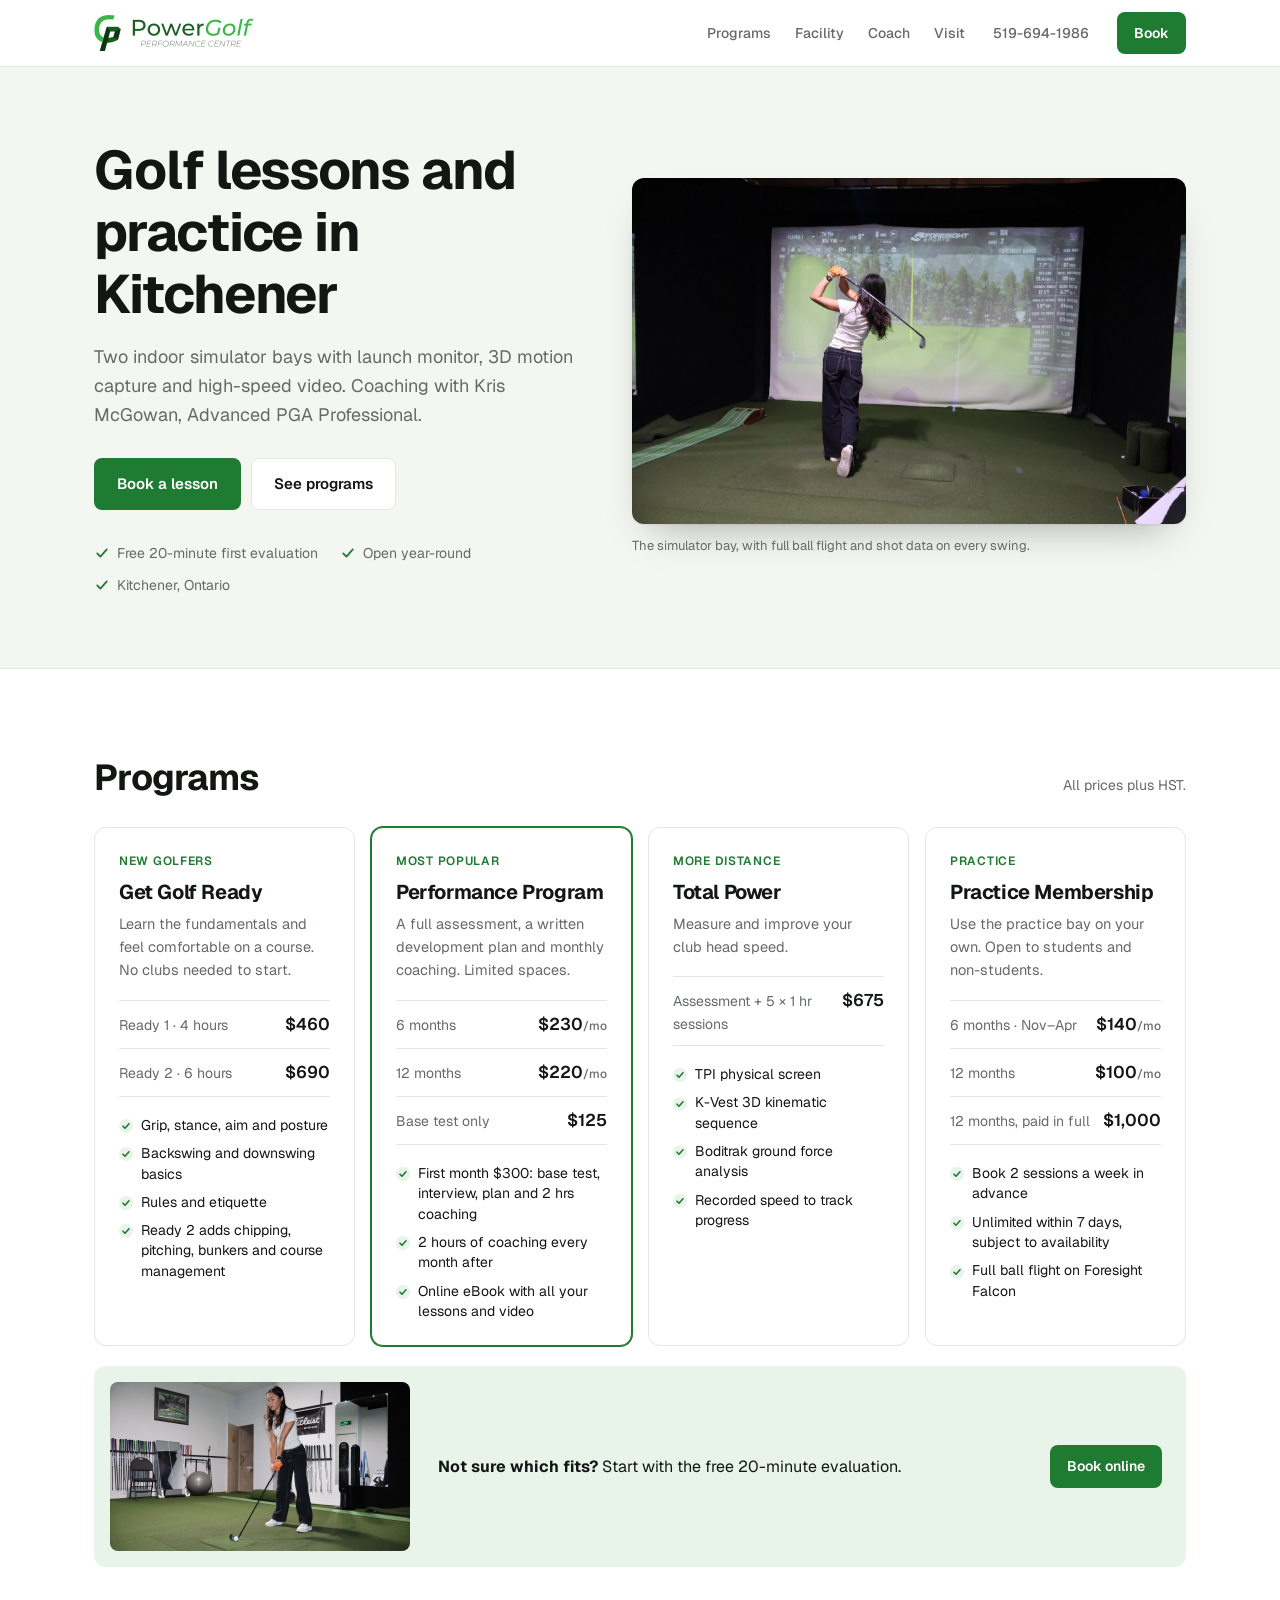
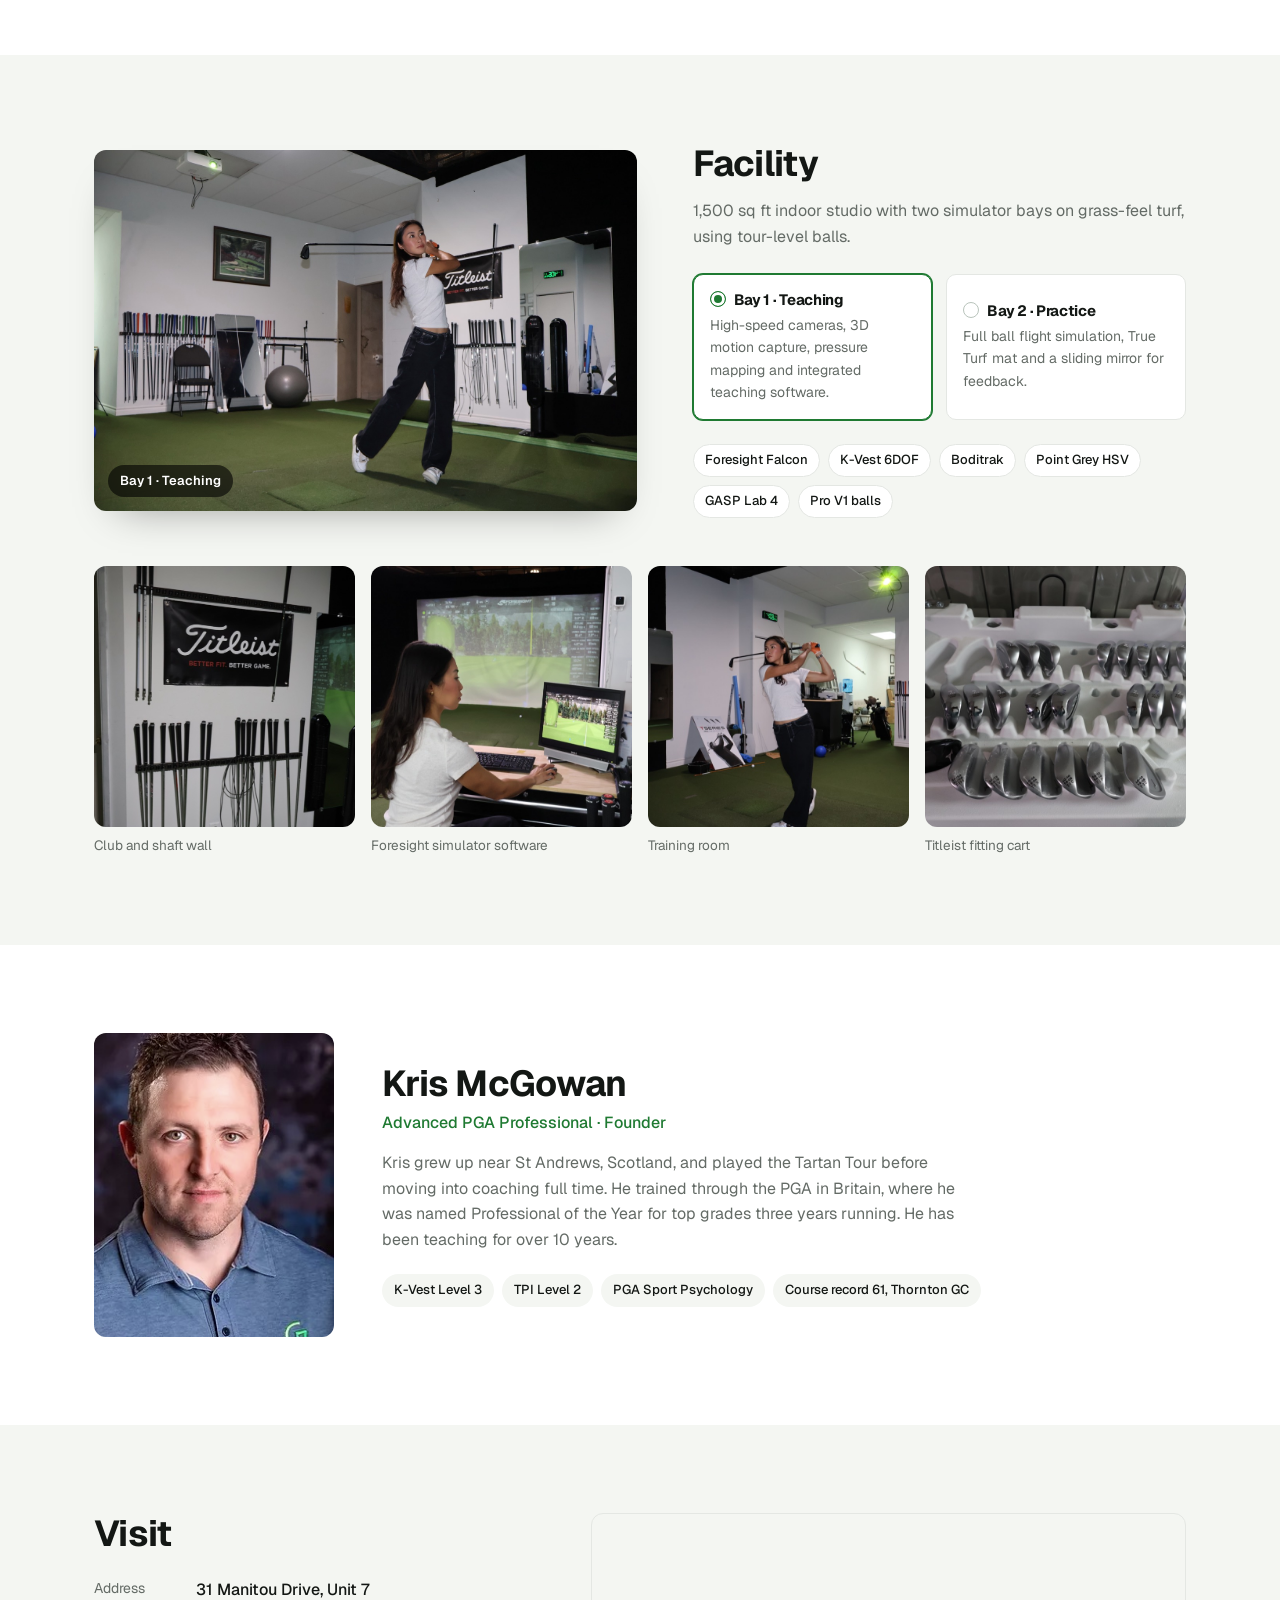
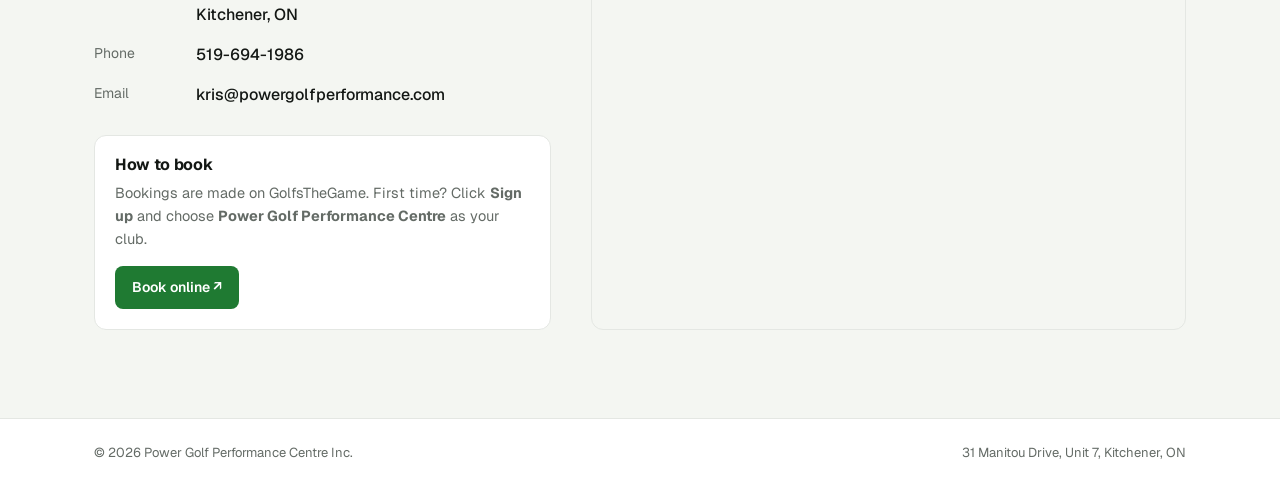
==== commit 666603d3: "Practice membership 6-month price to $140/mo, GC2 to Foresight Falcon" ====
--- a/index.html
+++ b/index.html
@@ -141,14 +141,14 @@
           <h3>Practice Membership</h3>
           <p class="card-desc">Use the practice bay on your own. Open to students and non-students.</p>
           <ul class="prices">
-            <li><span>Winter · Nov–Apr</span><b>$150<small>/mo</small></b></li>
+            <li><span>6 months · Nov–Apr</span><b>$140<small>/mo</small></b></li>
             <li><span>12 months</span><b>$100<small>/mo</small></b></li>
             <li><span>12 months, paid in full</span><b>$1,000</b></li>
           </ul>
           <ul class="ticks">
             <li>Book 2 sessions a week in advance</li>
             <li>Unlimited within 7 days, subject to availability</li>
-            <li>Full ball flight on Foresight GC2</li>
+            <li>Full ball flight on Foresight Falcon</li>
           </ul>
         </article>
       </div>
@@ -185,7 +185,7 @@
           <button class="bay-tab" role="tab" id="bay-2-tab" aria-controls="bay-2-panel" aria-selected="false" tabindex="-1" data-label="Bay 2 · Practice"><h3>Bay 2 · Practice</h3><p>Full ball flight simulation, True Turf mat and a sliding mirror for feedback.</p></button>
         </div>
         <ul class="chips">
-          <li>Foresight GC2 + HMT</li>
+          <li>Foresight Falcon</li>
           <li>K-Vest 6DOF</li>
           <li>Boditrak</li>
           <li>Point Grey HSV</li>
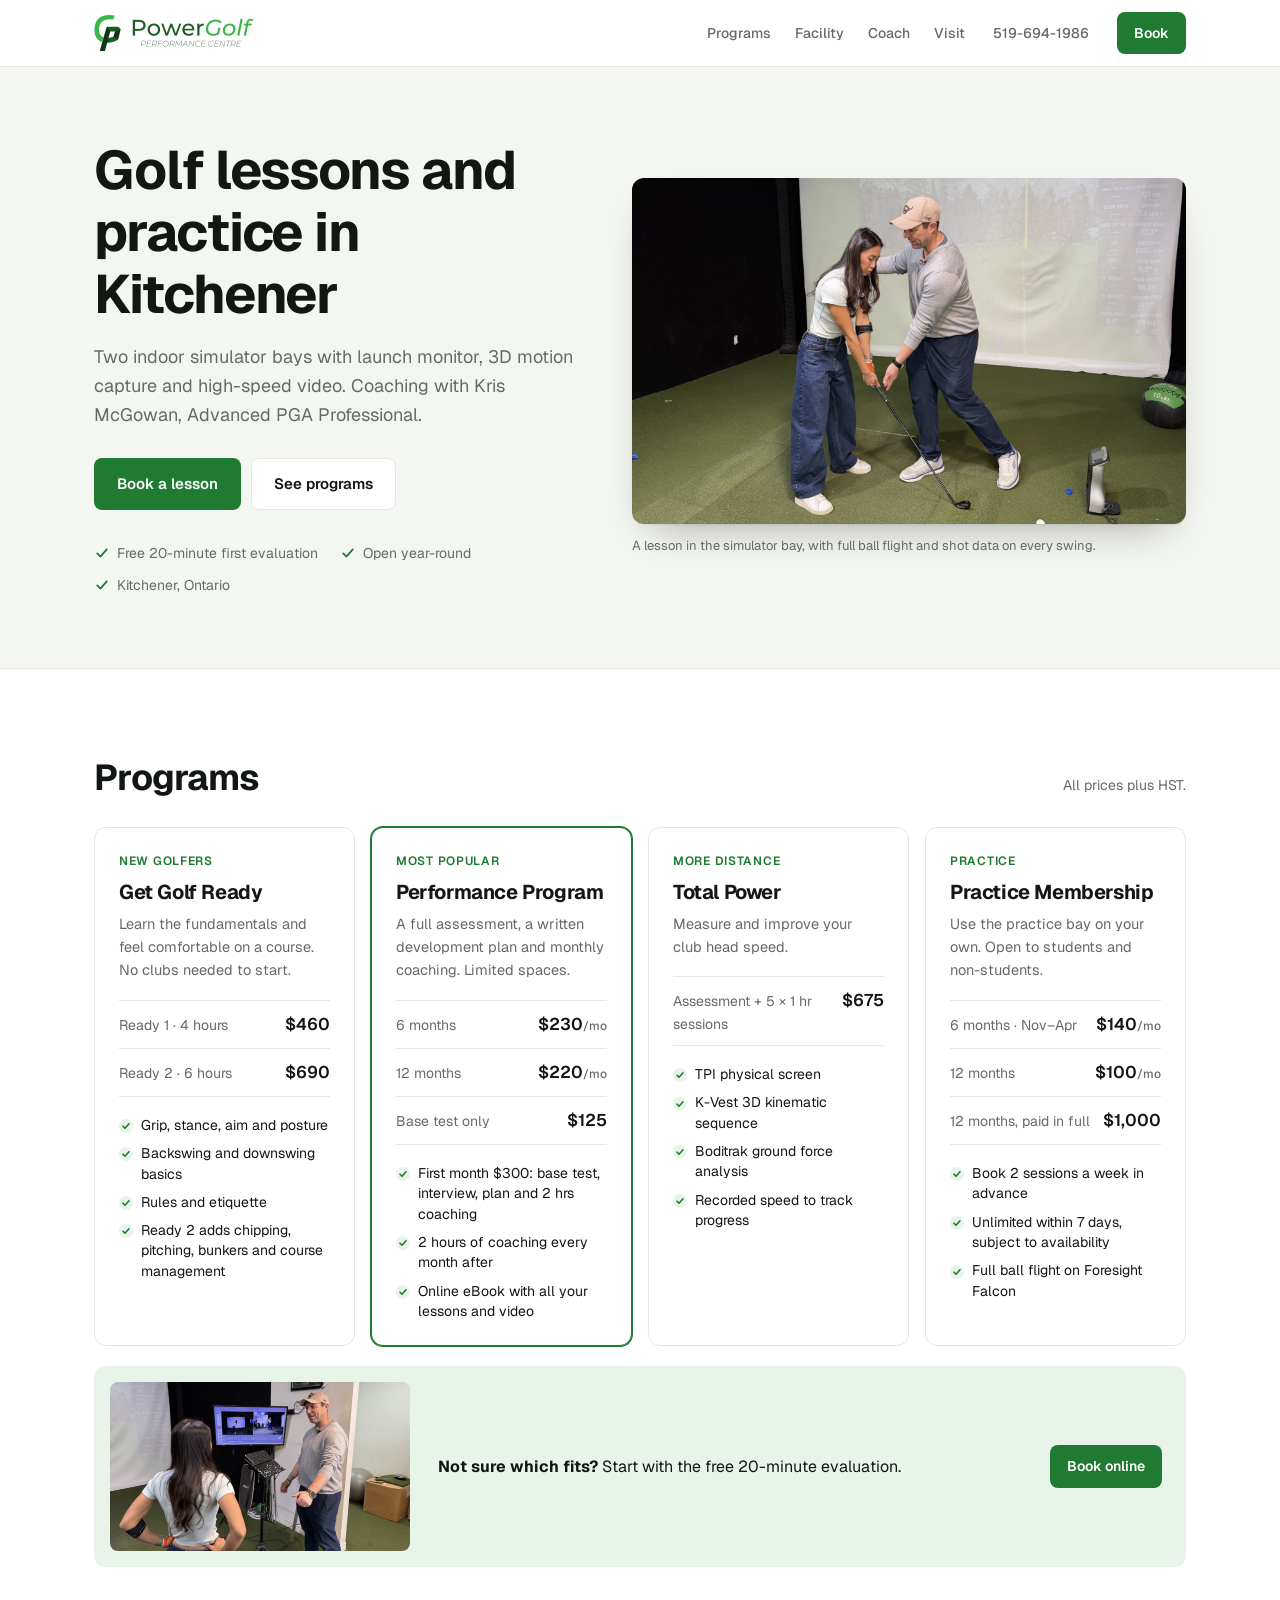
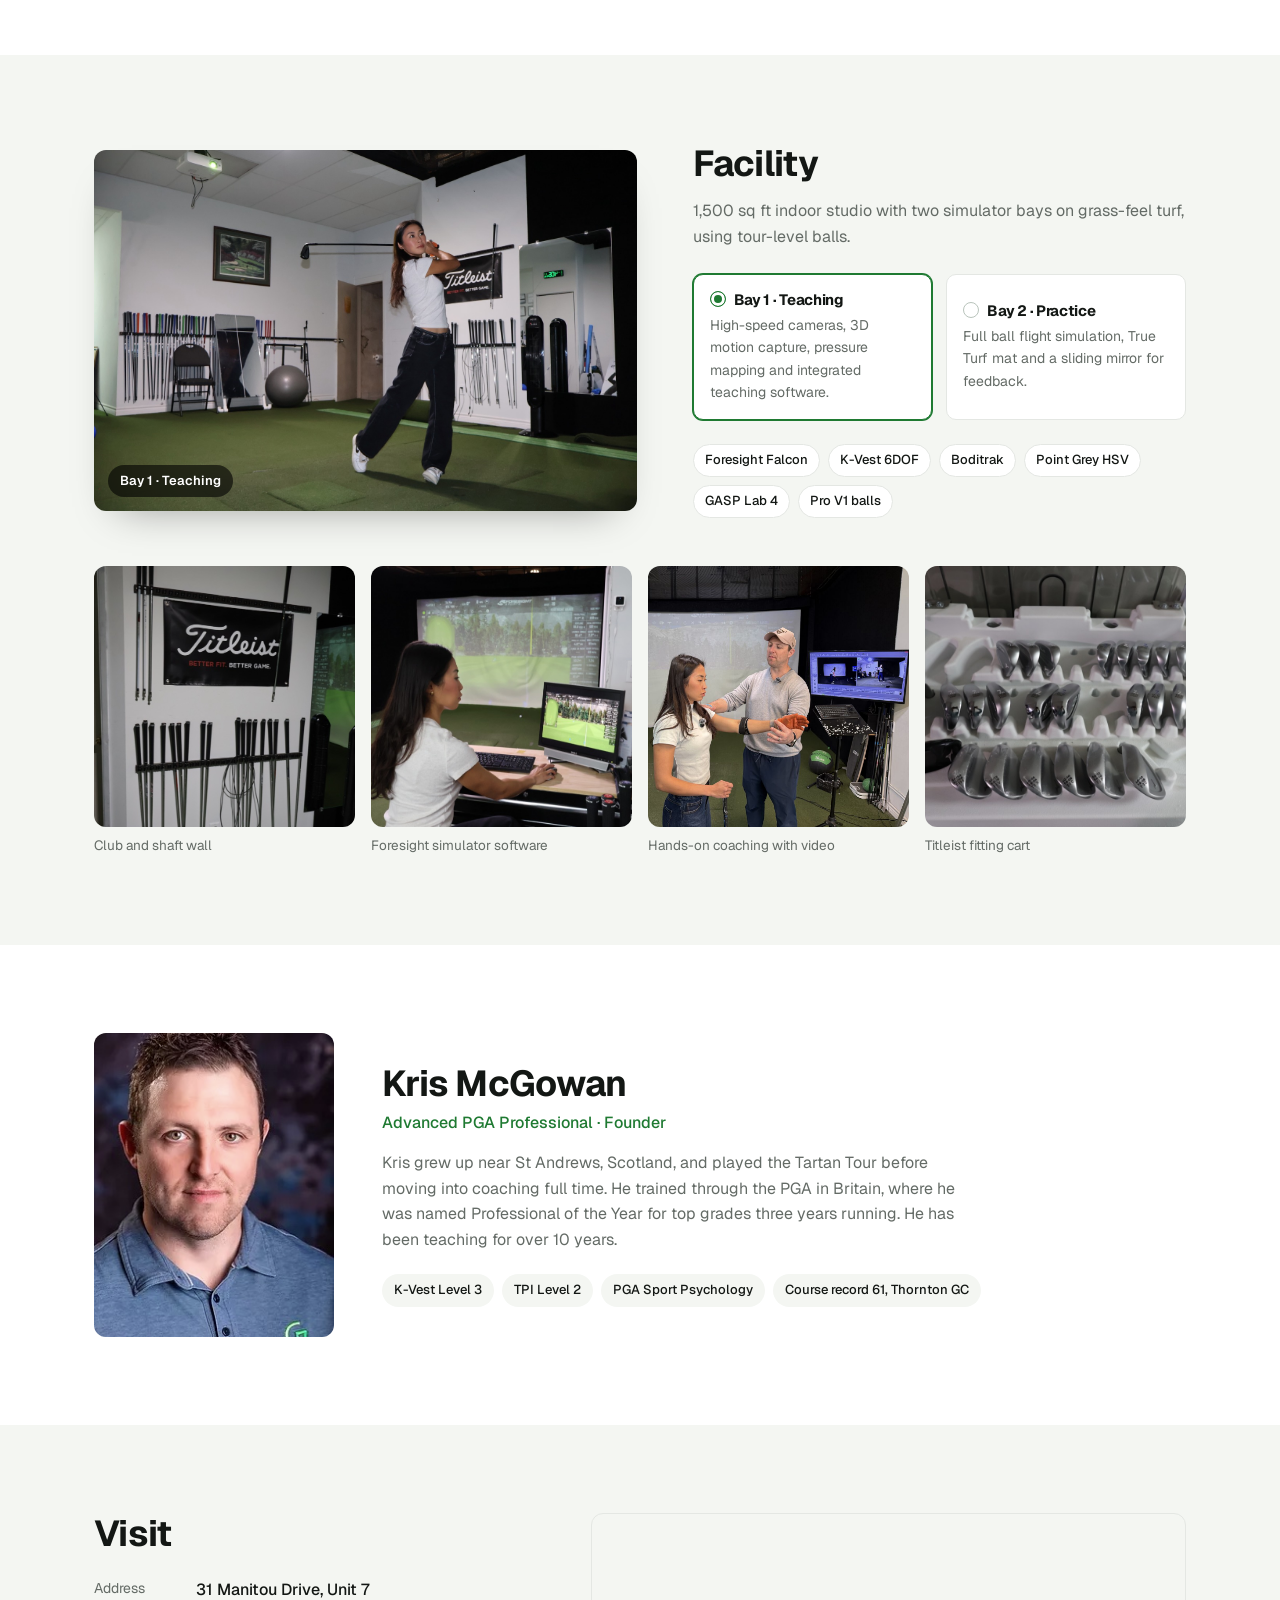
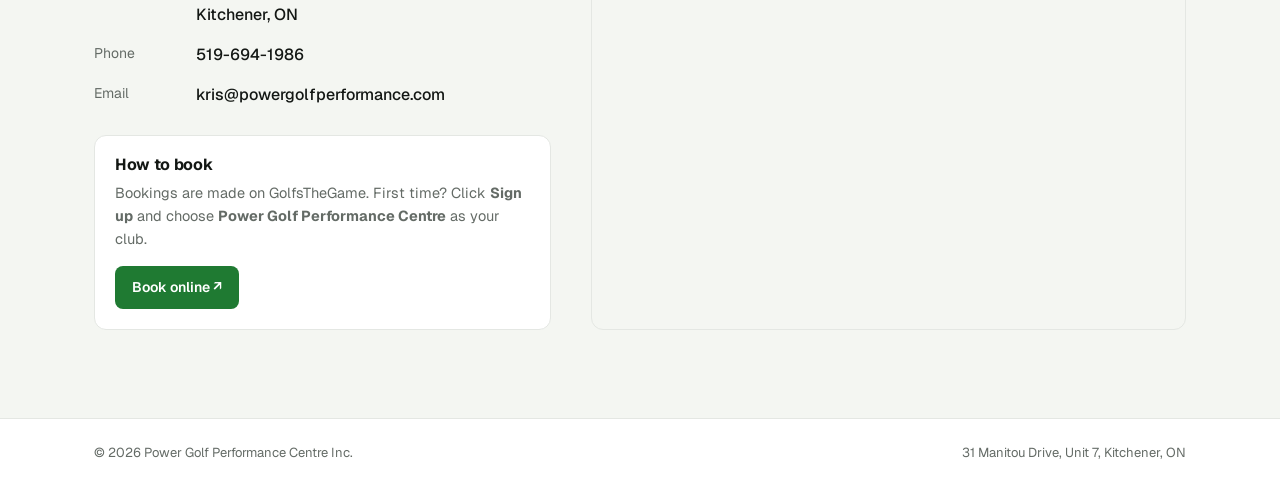
==== commit ae873610: "Add coaching photos: hero, evaluation CTA and hands-on gallery tile" ====
--- a/index.html
+++ b/index.html
@@ -9,7 +9,7 @@
 <meta property="og:type" content="website">
 <meta property="og:title" content="Power Golf Performance Centre · Golf lessons in Kitchener">
 <meta property="og:description" content="Indoor golf lessons and practice in Kitchener, Ontario. Two simulator bays and coaching with Kris McGowan, Advanced PGA Professional.">
-<meta property="og:image" content="assets/photos/hero.jpg">
+<meta property="og:image" content="https://meeoh.github.io/power-golf-perf/assets/photos/coaching.jpg">
 <link rel="icon" href="assets/favicon.png">
 <script type="application/ld+json">
 {
@@ -74,8 +74,8 @@
         </ul>
       </div>
       <figure class="hero-img">
-        <img src="assets/photos/hero.jpg" alt="Golfer finishing a swing in the simulator bay, with shot data on the screen" width="1600" height="1067">
-        <figcaption>The simulator bay, with full ball flight and shot data on every swing.</figcaption>
+        <img src="assets/photos/coaching.jpg" alt="Kris adjusting a student's hands at address in the simulator bay, with shot data on the screen behind" width="1600" height="1000">
+        <figcaption>A lesson in the simulator bay, with full ball flight and shot data on every swing.</figcaption>
       </figure>
     </div>
   </section>
@@ -154,7 +154,7 @@
       </div>
 
       <div class="cta-bar cta-photo">
-        <img src="assets/photos/setup.jpg" alt="Golfer at address with a driver in the training room" width="1200" height="800" loading="lazy">
+        <img src="assets/photos/evaluation.jpg" alt="Kris talking a student through her swing video on the teaching monitor" width="1200" height="675" loading="lazy">
         <div class="cta-text">
           <p><b>Not sure which fits?</b> Start with the free 20-minute evaluation.</p>
           <a class="btn btn-primary" href="https://www.golfsthegame.com/Login/Login/657/977567662" target="_blank" rel="noopener">Book online</a>
@@ -197,7 +197,7 @@
     <div class="container gallery">
       <figure><img src="assets/photos/clubwall.jpg" alt="Wall of club shafts under a Titleist banner" width="666" height="1000" loading="lazy" style="object-position: 50% 30%"><figcaption>Club and shaft wall</figcaption></figure>
       <figure><img src="assets/photos/software.jpg" alt="Golfer at the simulator computer" width="1000" height="666" loading="lazy" style="object-position: 45% 50%"><figcaption>Foresight simulator software</figcaption></figure>
-      <figure><img src="assets/photos/room.jpg" alt="Golfer in the follow-through in the training room" width="1000" height="666" loading="lazy" style="object-position: 50% 50%"><figcaption>Training room</figcaption></figure>
+      <figure><img src="assets/photos/hands-on.jpg" alt="Kris positioning a student's arm, with her swing on the high-speed video monitor beside them" width="1000" height="1000" loading="lazy"><figcaption>Hands-on coaching with video</figcaption></figure>
       <figure><img src="assets/photos/fitting.jpg" alt="Titleist fitting cart with interchangeable club heads" width="1000" height="666" loading="lazy"><figcaption>Titleist fitting cart</figcaption></figure>
     </div>
   </section>
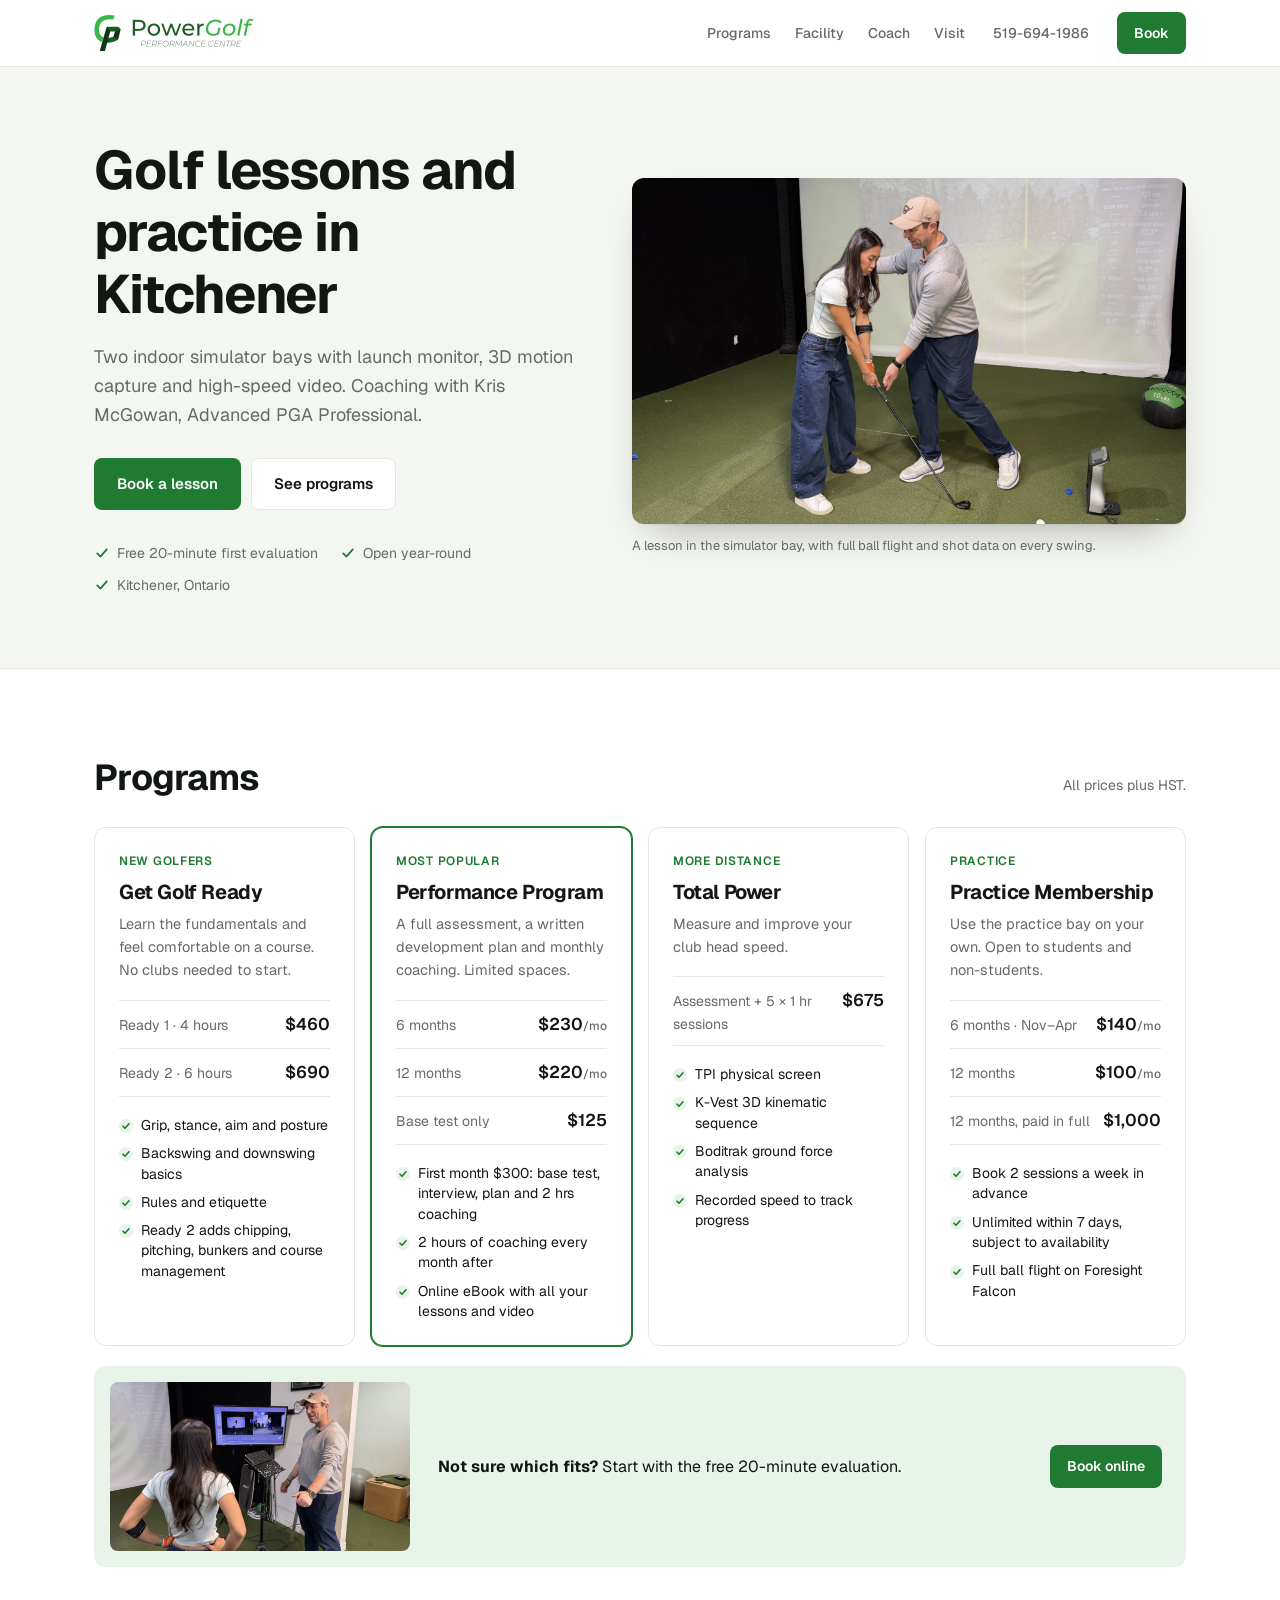
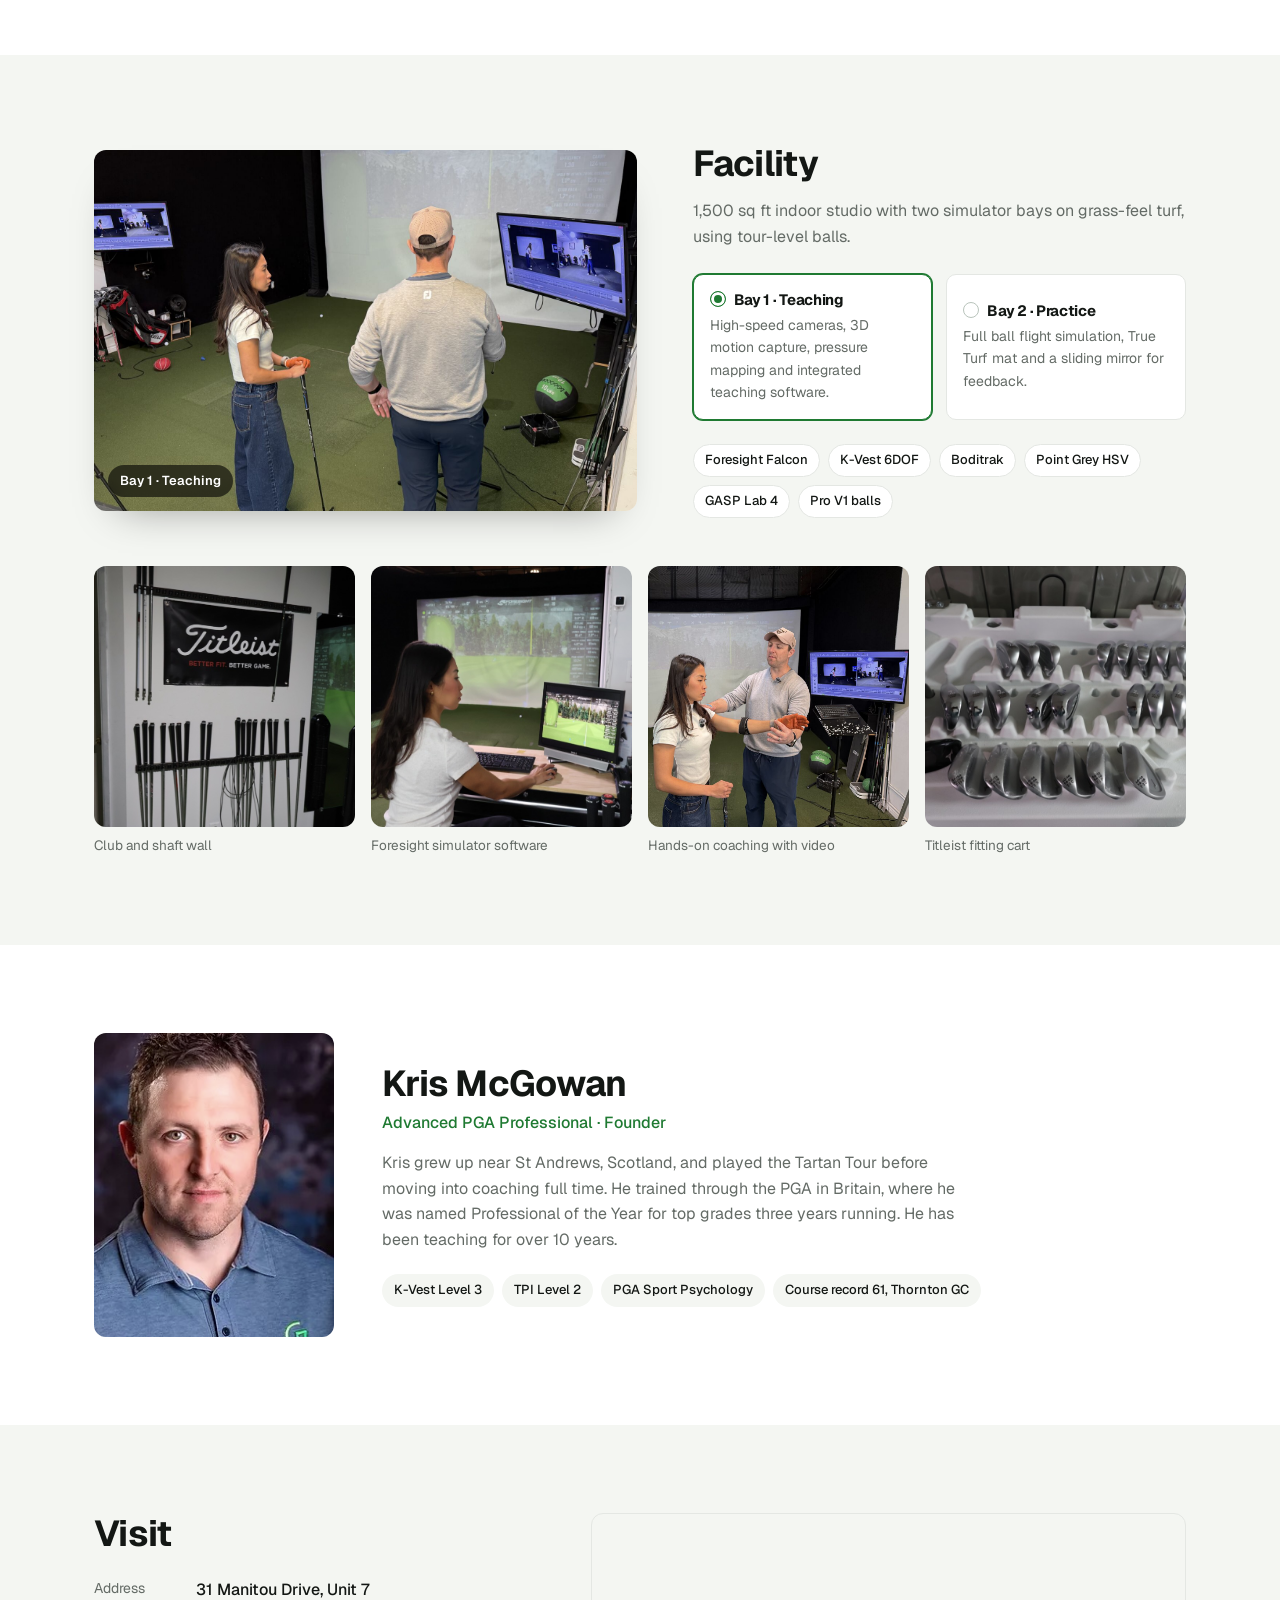
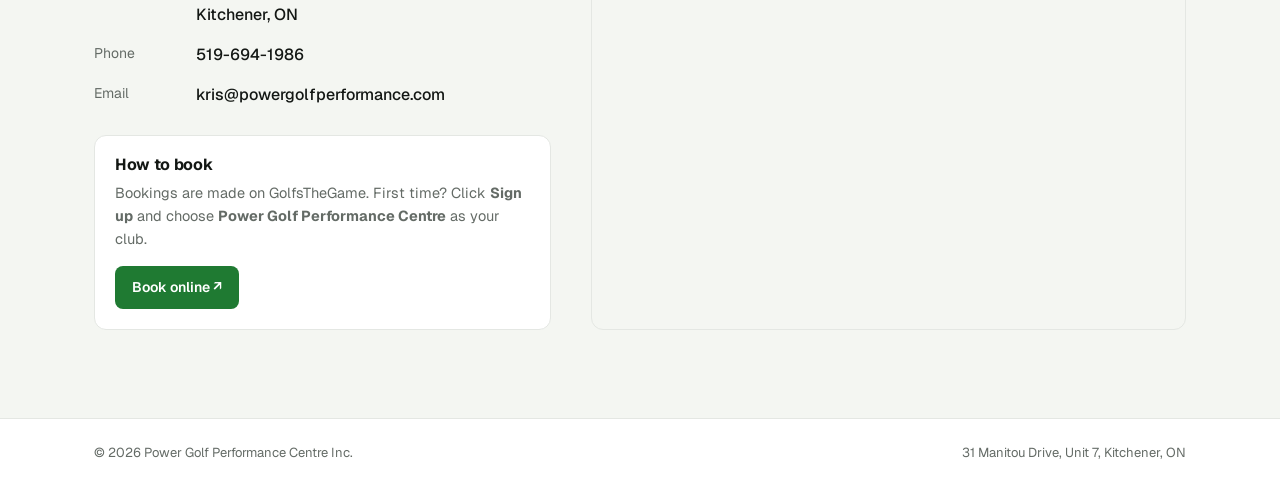
==== commit a51a051e: "Facility: Bay 1 shows today's teaching-bay photo, old Bay 1 photo moves to Bay 2" ====
--- a/index.html
+++ b/index.html
@@ -167,13 +167,13 @@
   <section class="section section-alt" id="facility">
     <div class="container split">
       <!-- Bay media. Each panel can hold an <img> or a looping video:
-           <video src="assets/video/bay1.mp4" poster="assets/photos/facility.jpg" muted loop playsinline preload="metadata"></video> -->
+           <video src="assets/video/bay1.mp4" poster="assets/photos/bay1-teaching.jpg" muted loop playsinline preload="metadata"></video> -->
       <figure class="framed bay-media">
         <div class="bay-panel is-active" id="bay-1-panel" role="tabpanel" aria-labelledby="bay-1-tab">
-          <img src="assets/photos/facility.jpg" alt="Bay 1: golfer finishing a swing in the teaching bay, with the club wall and mirror behind" width="1500" height="1000" loading="lazy">
+          <img src="assets/photos/bay1-teaching.jpg" alt="Bay 1: Kris and a student reviewing her swing on the high-speed video monitors in the teaching bay" width="1500" height="1000" loading="lazy">
         </div>
         <div class="bay-panel" id="bay-2-panel" role="tabpanel" aria-labelledby="bay-2-tab" hidden>
-          <img src="assets/photos/bay2.jpg" alt="Bay 2: golfer mid-swing in the simulator bay with shot data on screen" width="1500" height="1000" loading="lazy">
+          <img src="assets/photos/bay2-practice.jpg" alt="Bay 2: golfer finishing a swing in the practice bay, with the club wall and mirror behind" width="1500" height="1000" loading="lazy">
         </div>
         <span class="bay-label" aria-hidden="true">Bay 1 · Teaching</span>
       </figure>
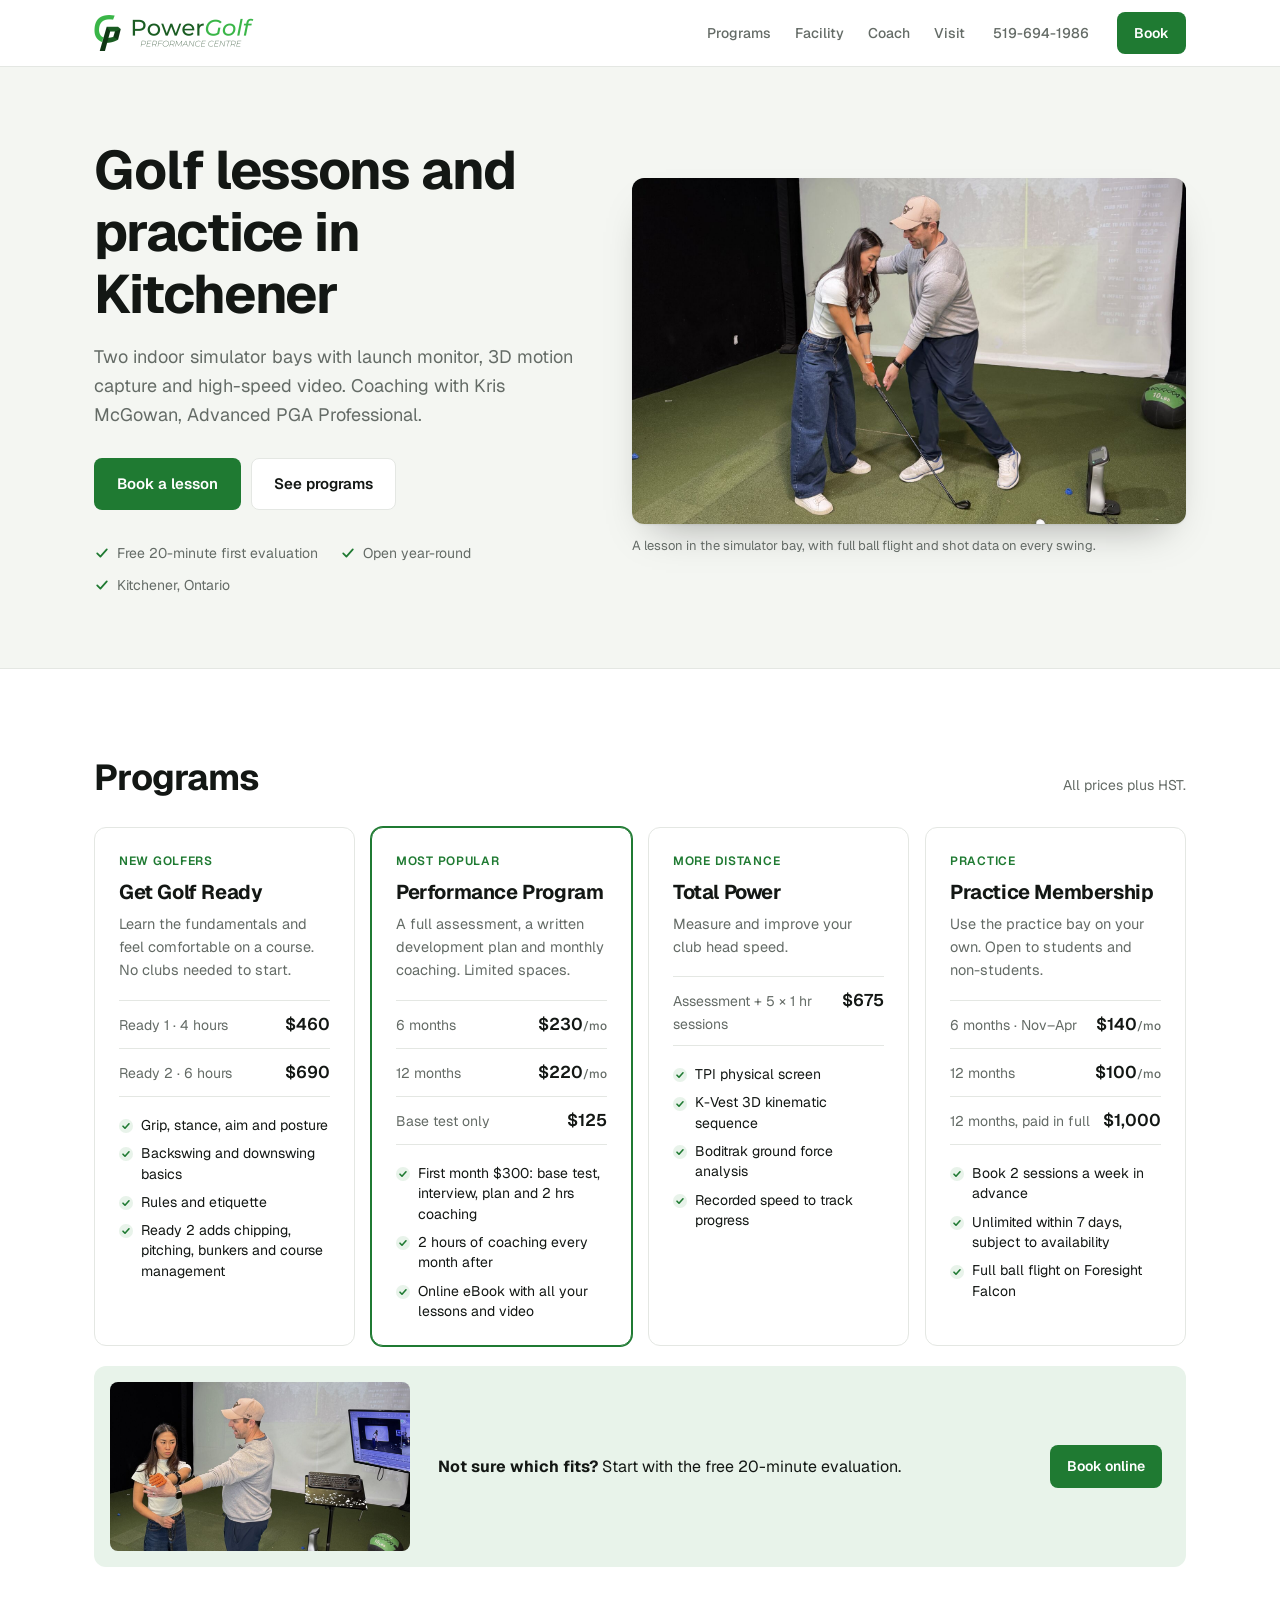
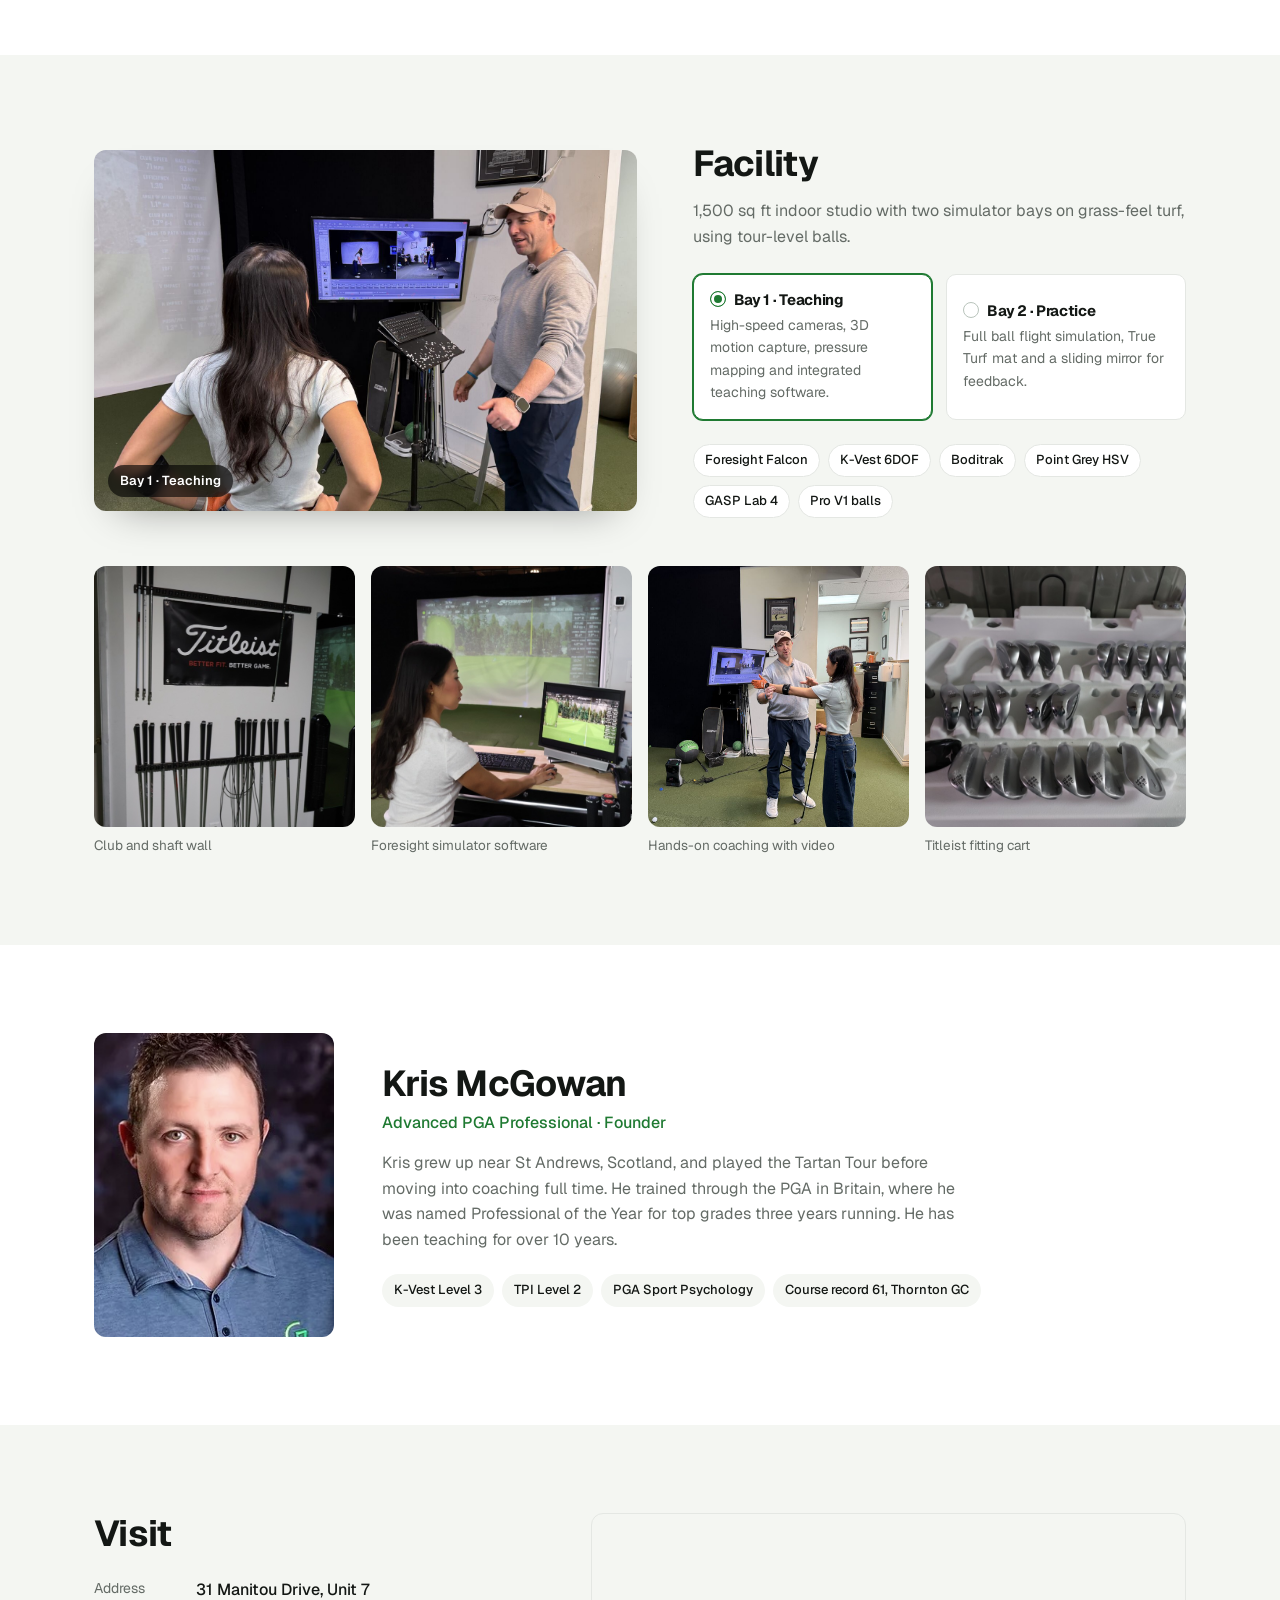
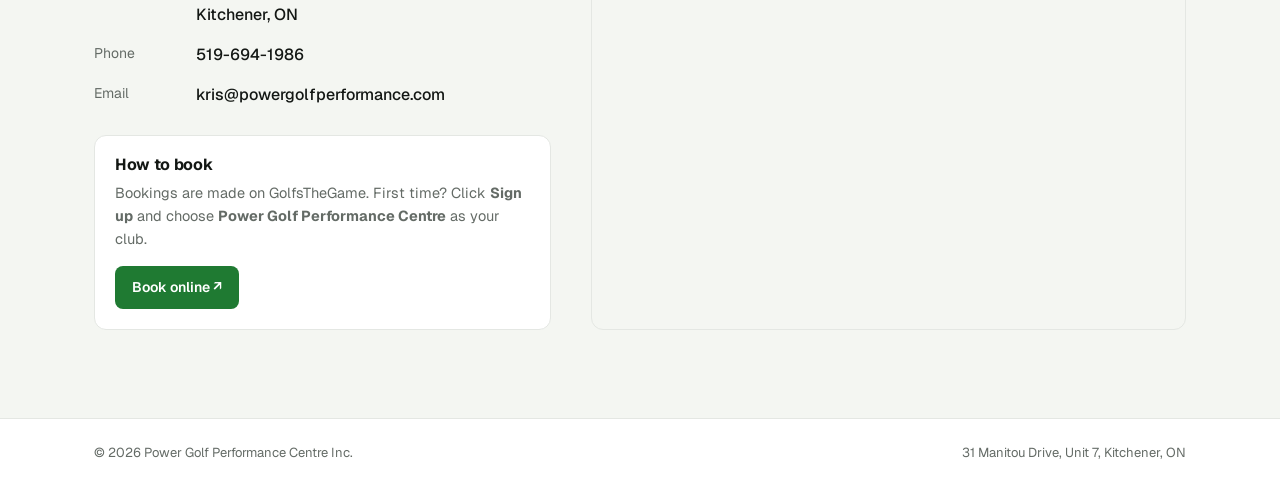
==== commit 37b5b191: "Bay 1 uses the video-review photo, new evaluation and hands-on photos" ====
--- a/index.html
+++ b/index.html
@@ -154,7 +154,7 @@
       </div>
 
       <div class="cta-bar cta-photo">
-        <img src="assets/photos/evaluation.jpg" alt="Kris talking a student through her swing video on the teaching monitor" width="1200" height="675" loading="lazy">
+        <img src="assets/photos/evaluation.jpg" alt="Kris positioning a student's arm in the teaching bay, with her swing on the video monitor" width="1200" height="675" loading="lazy">
         <div class="cta-text">
           <p><b>Not sure which fits?</b> Start with the free 20-minute evaluation.</p>
           <a class="btn btn-primary" href="https://www.golfsthegame.com/Login/Login/657/977567662" target="_blank" rel="noopener">Book online</a>
@@ -170,7 +170,7 @@
            <video src="assets/video/bay1.mp4" poster="assets/photos/bay1-teaching.jpg" muted loop playsinline preload="metadata"></video> -->
       <figure class="framed bay-media">
         <div class="bay-panel is-active" id="bay-1-panel" role="tabpanel" aria-labelledby="bay-1-tab">
-          <img src="assets/photos/bay1-teaching.jpg" alt="Bay 1: Kris and a student reviewing her swing on the high-speed video monitors in the teaching bay" width="1500" height="1000" loading="lazy">
+          <img src="assets/photos/bay1-teaching.jpg" alt="Bay 1: Kris talking a student through her swing on the high-speed video monitor in the teaching bay" width="1500" height="1000" loading="lazy">
         </div>
         <div class="bay-panel" id="bay-2-panel" role="tabpanel" aria-labelledby="bay-2-tab" hidden>
           <img src="assets/photos/bay2-practice.jpg" alt="Bay 2: golfer finishing a swing in the practice bay, with the club wall and mirror behind" width="1500" height="1000" loading="lazy">
@@ -197,7 +197,7 @@
     <div class="container gallery">
       <figure><img src="assets/photos/clubwall.jpg" alt="Wall of club shafts under a Titleist banner" width="666" height="1000" loading="lazy" style="object-position: 50% 30%"><figcaption>Club and shaft wall</figcaption></figure>
       <figure><img src="assets/photos/software.jpg" alt="Golfer at the simulator computer" width="1000" height="666" loading="lazy" style="object-position: 45% 50%"><figcaption>Foresight simulator software</figcaption></figure>
-      <figure><img src="assets/photos/hands-on.jpg" alt="Kris positioning a student's arm, with her swing on the high-speed video monitor beside them" width="1000" height="1000" loading="lazy"><figcaption>Hands-on coaching with video</figcaption></figure>
+      <figure><img src="assets/photos/hands-on.jpg" alt="Kris adjusting a student's arm position beside the high-speed video monitor" width="1000" height="1000" loading="lazy"><figcaption>Hands-on coaching with video</figcaption></figure>
       <figure><img src="assets/photos/fitting.jpg" alt="Titleist fitting cart with interchangeable club heads" width="1000" height="666" loading="lazy"><figcaption>Titleist fitting cart</figcaption></figure>
     </div>
   </section>
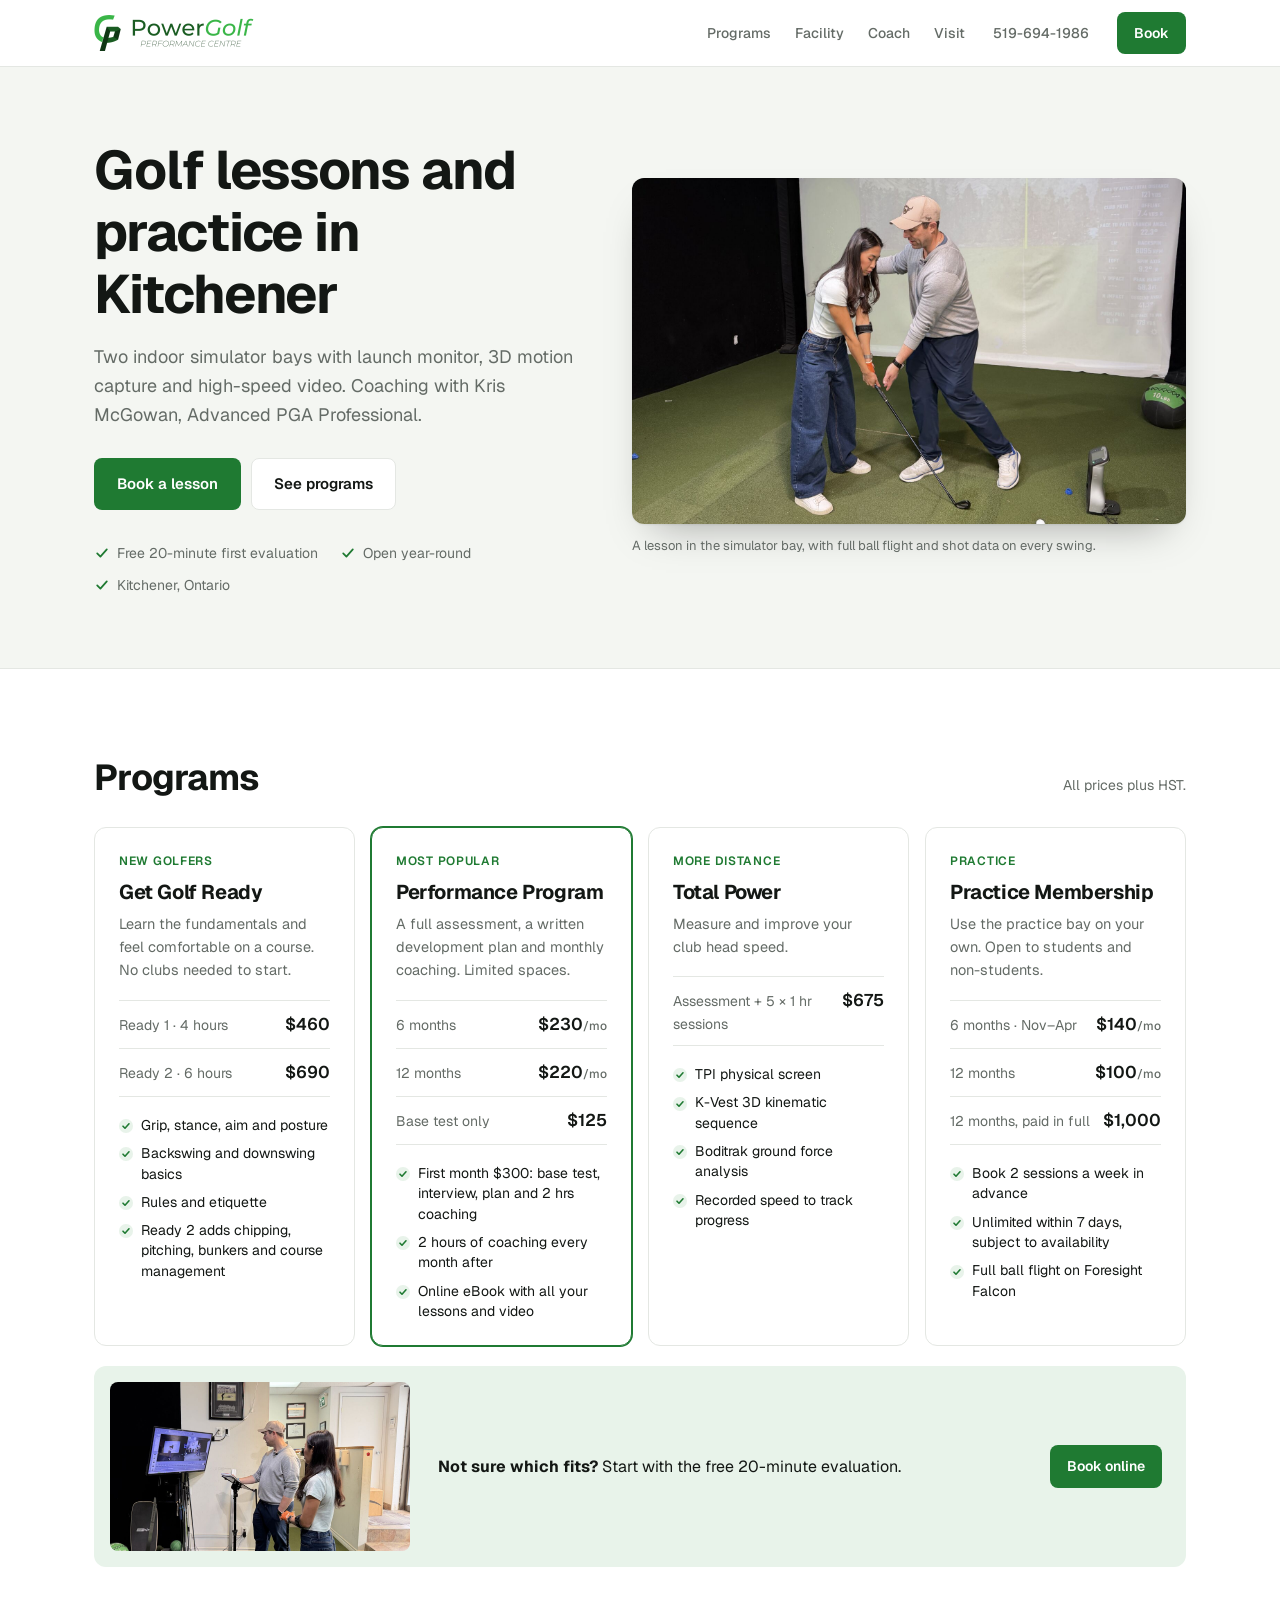
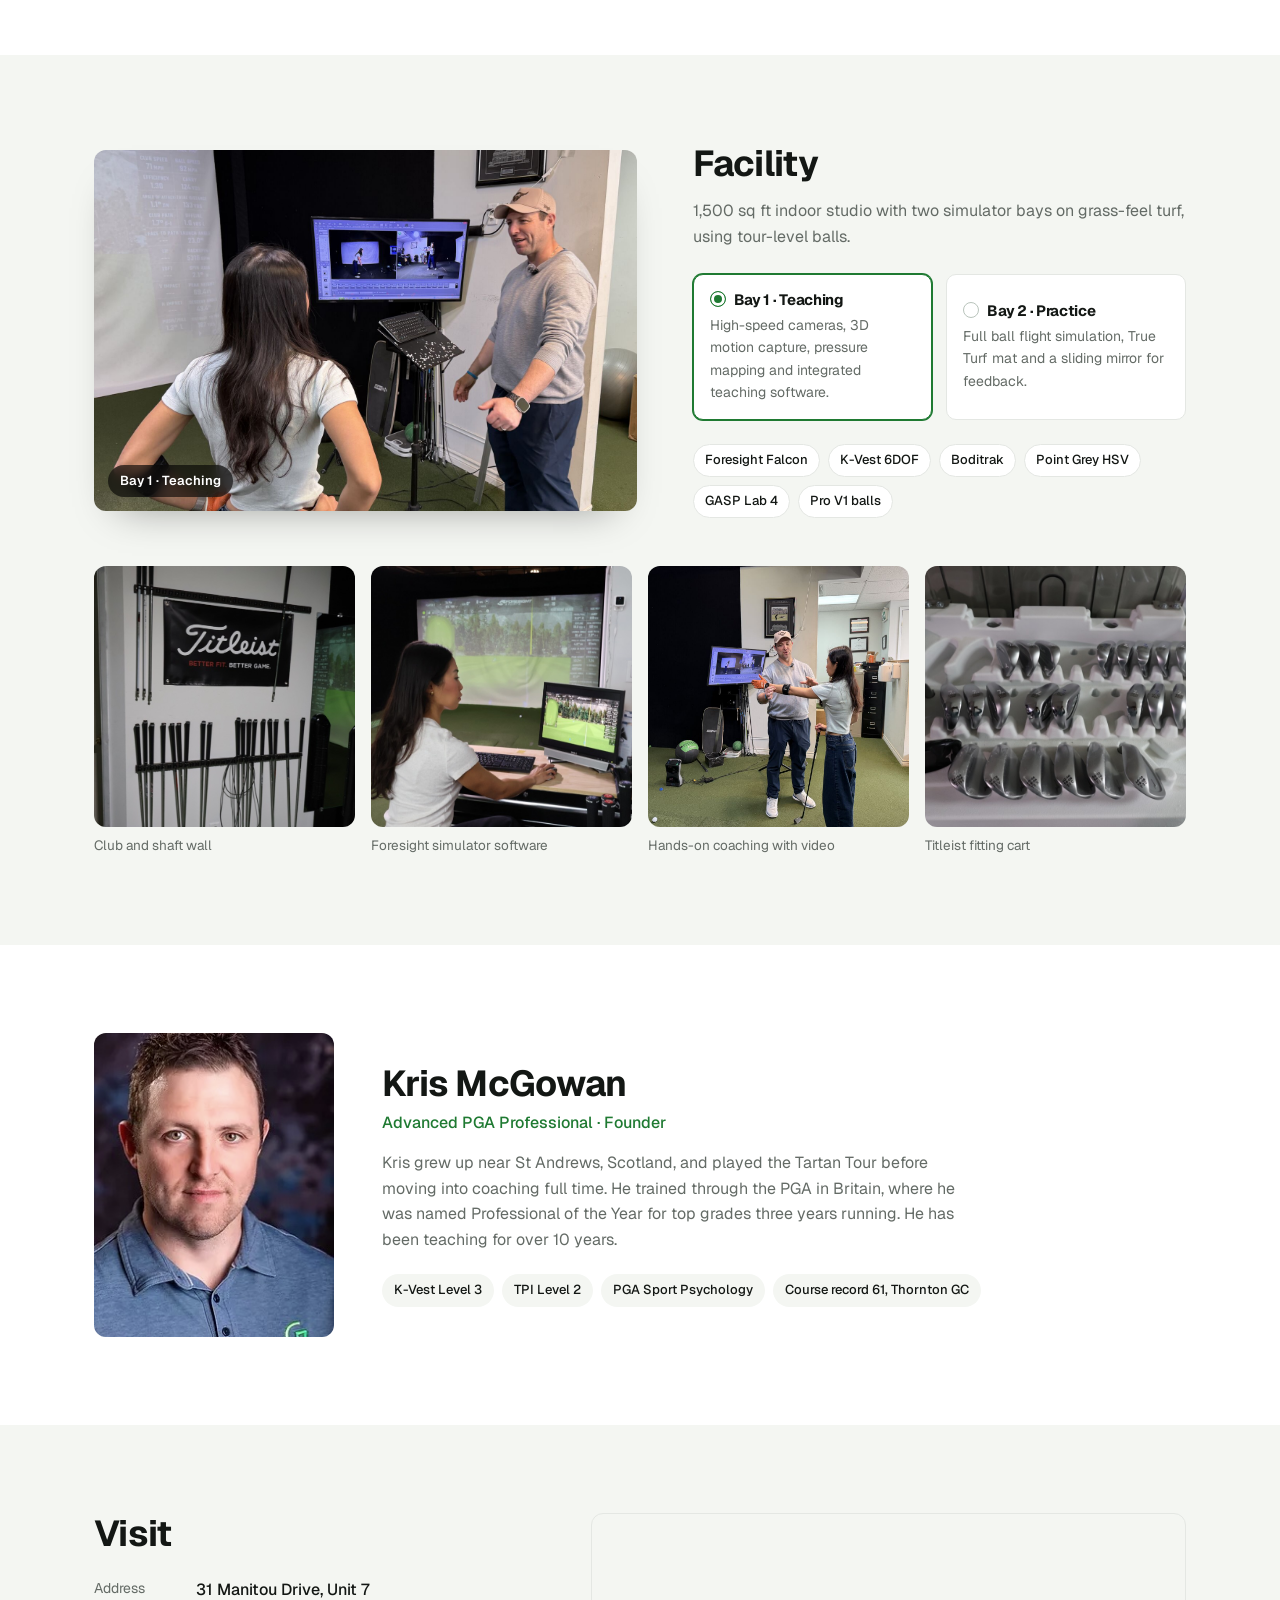
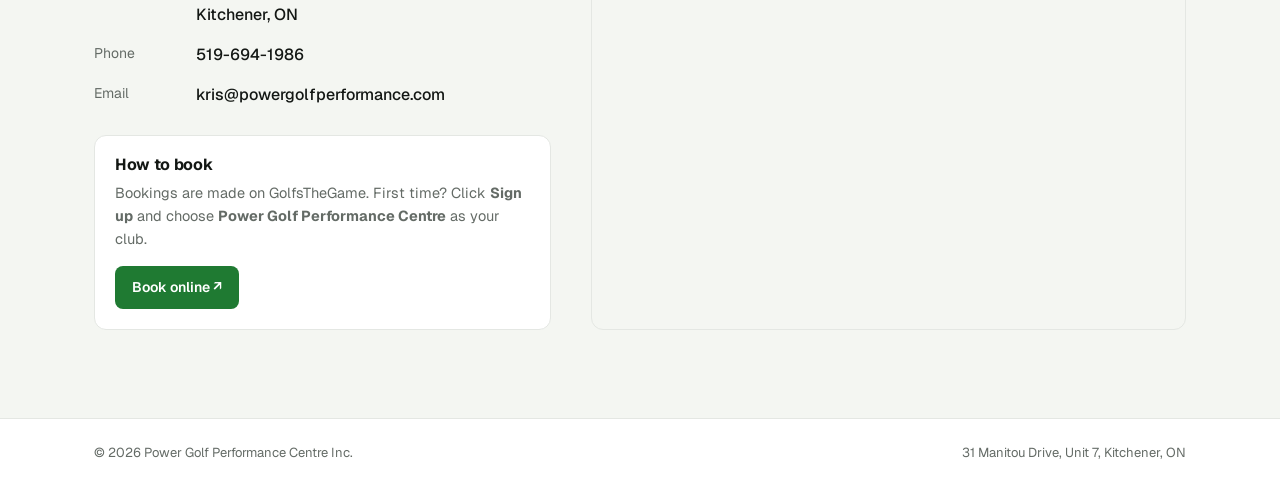
==== commit c1dcfefb: "Calmer evaluation photo: reviewing swing video together" ====
--- a/index.html
+++ b/index.html
@@ -154,7 +154,7 @@
       </div>
 
       <div class="cta-bar cta-photo">
-        <img src="assets/photos/evaluation.jpg" alt="Kris positioning a student's arm in the teaching bay, with her swing on the video monitor" width="1200" height="675" loading="lazy">
+        <img src="assets/photos/evaluation.jpg" alt="Kris and a student looking over her swing video on the teaching monitor" width="1200" height="675" loading="lazy">
         <div class="cta-text">
           <p><b>Not sure which fits?</b> Start with the free 20-minute evaluation.</p>
           <a class="btn btn-primary" href="https://www.golfsthegame.com/Login/Login/657/977567662" target="_blank" rel="noopener">Book online</a>
